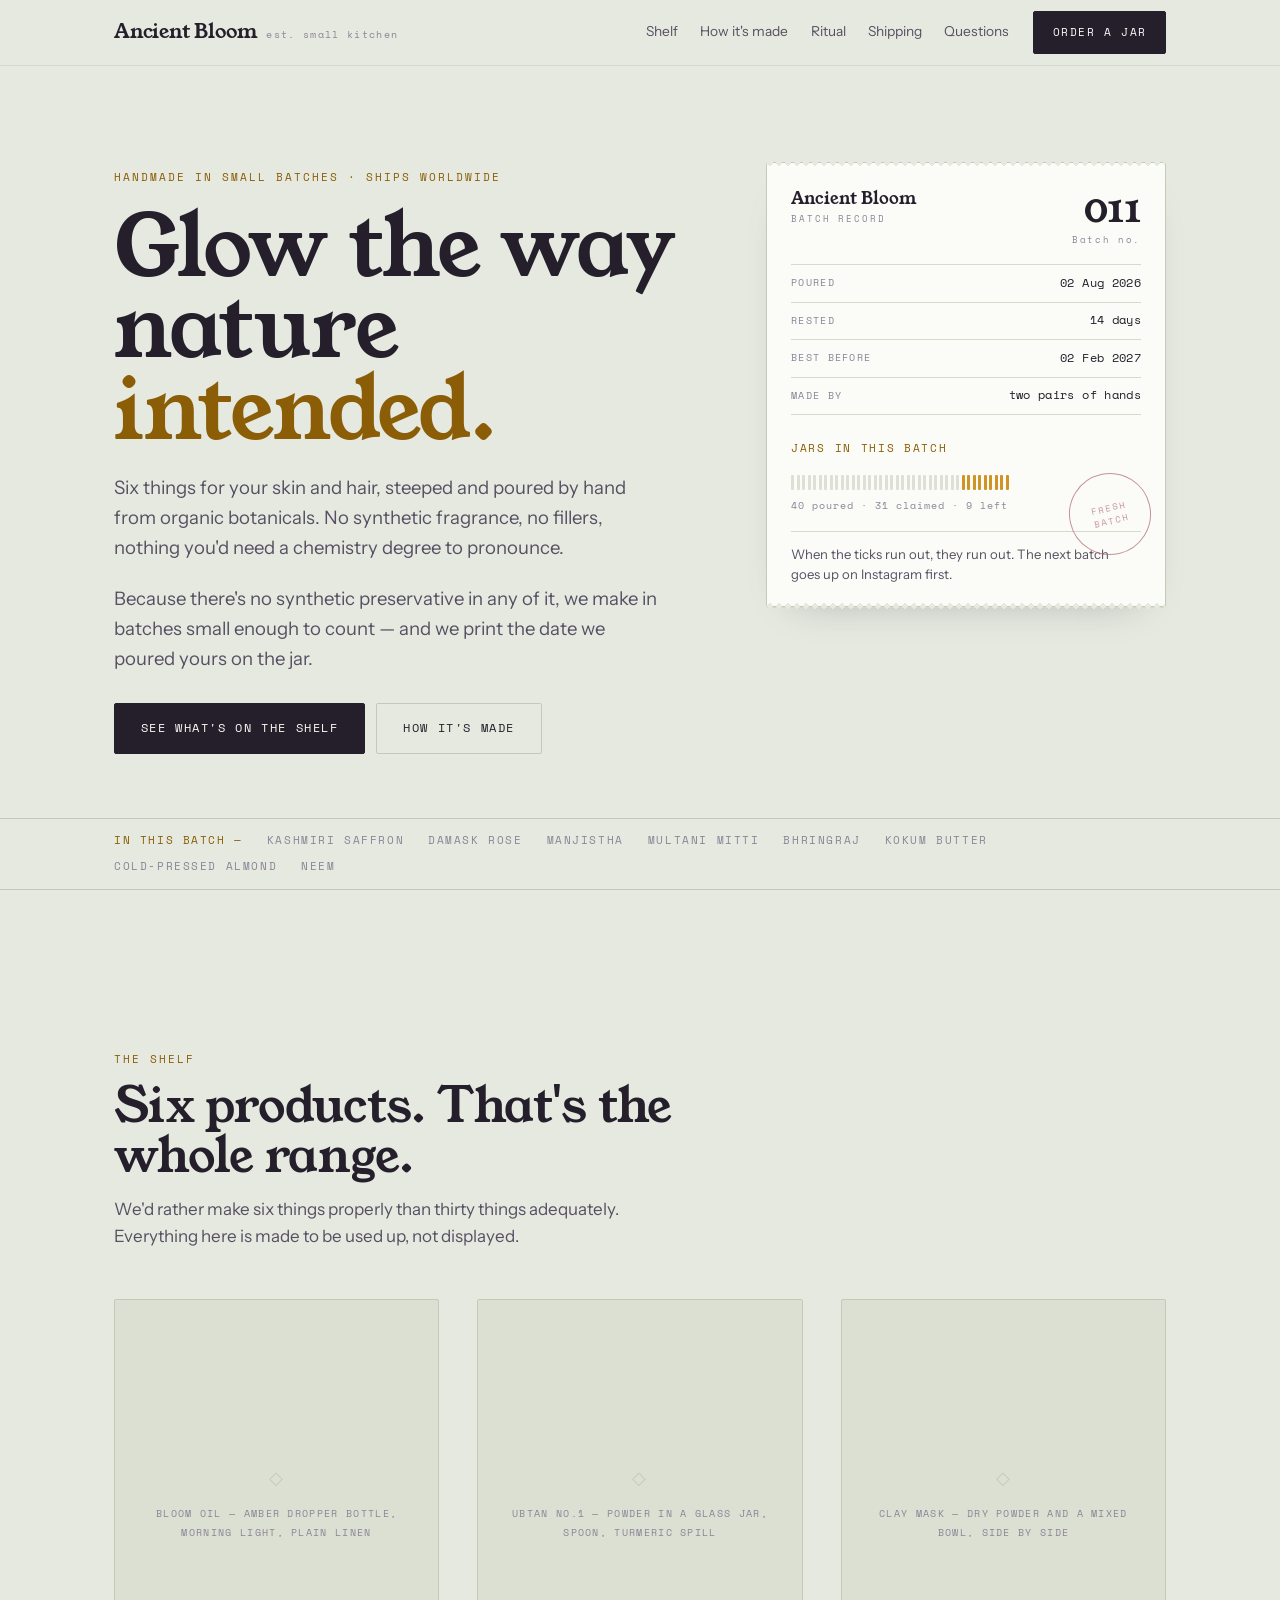
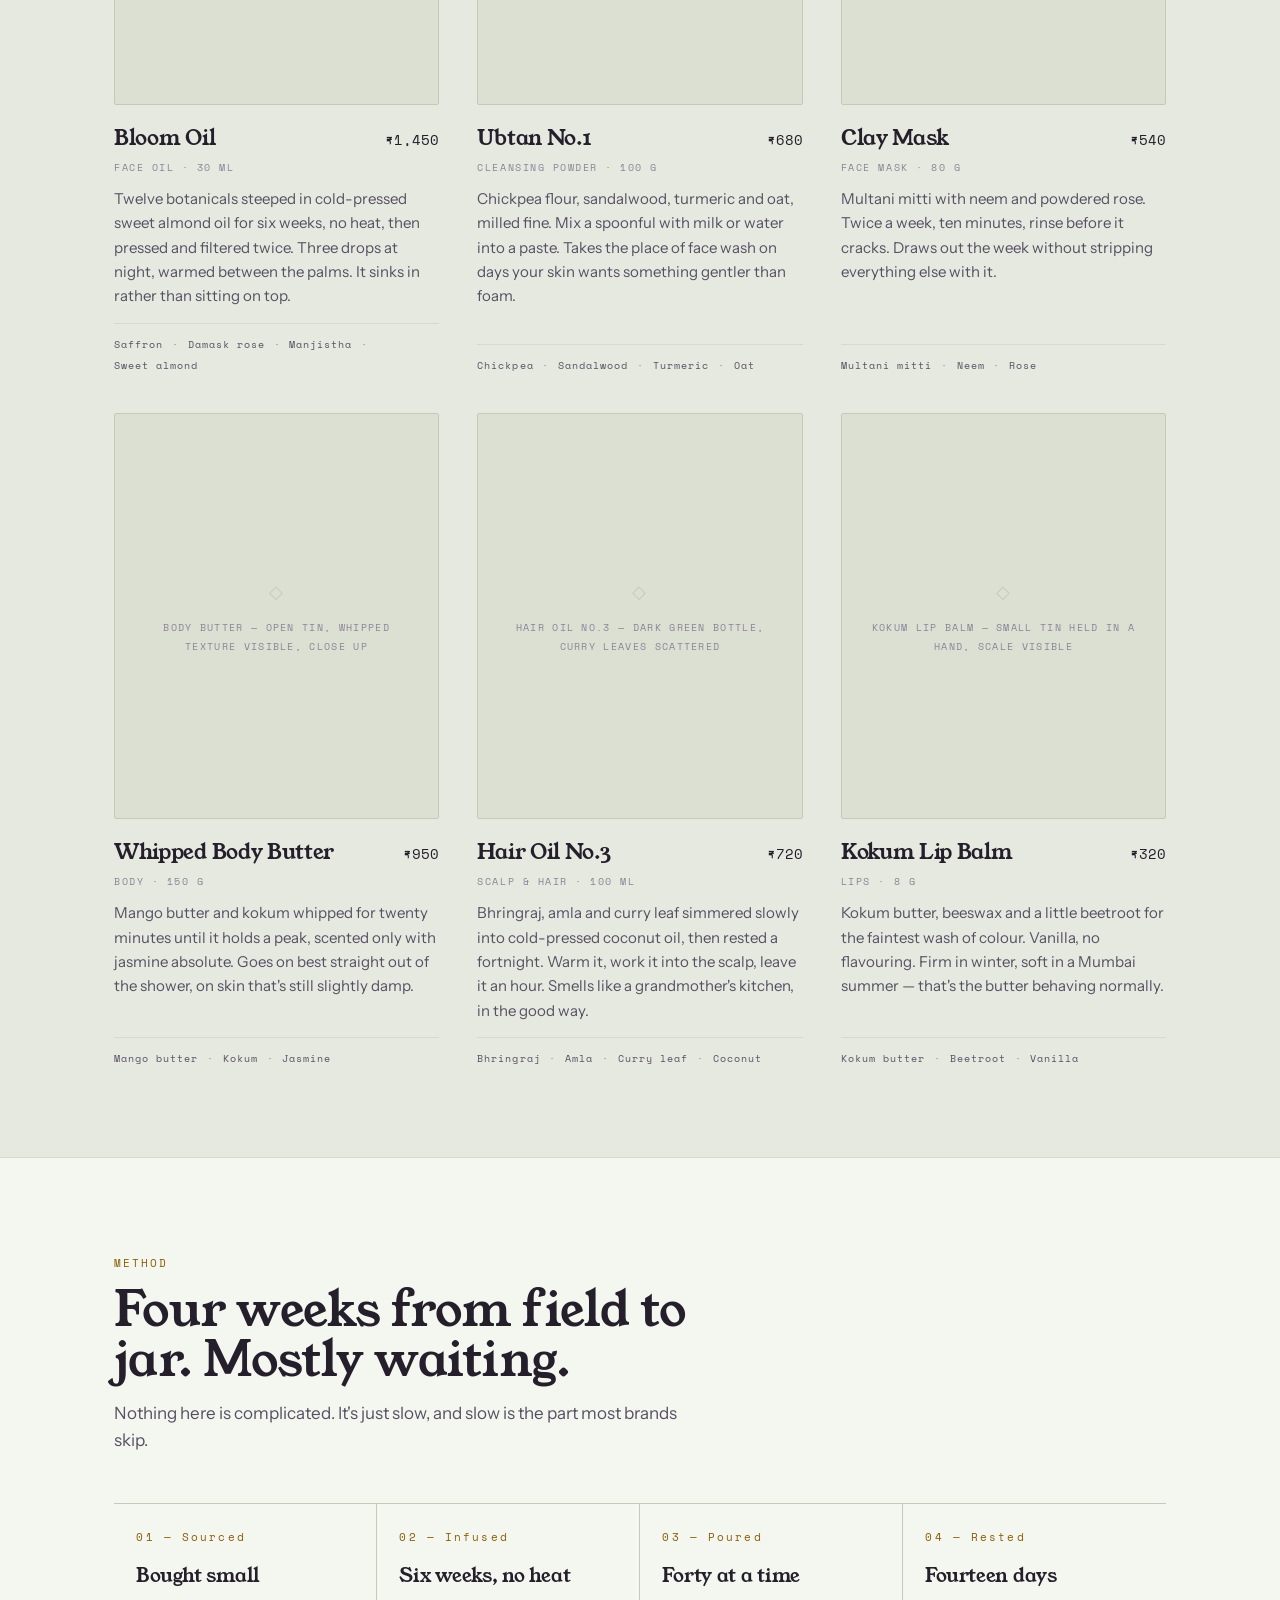
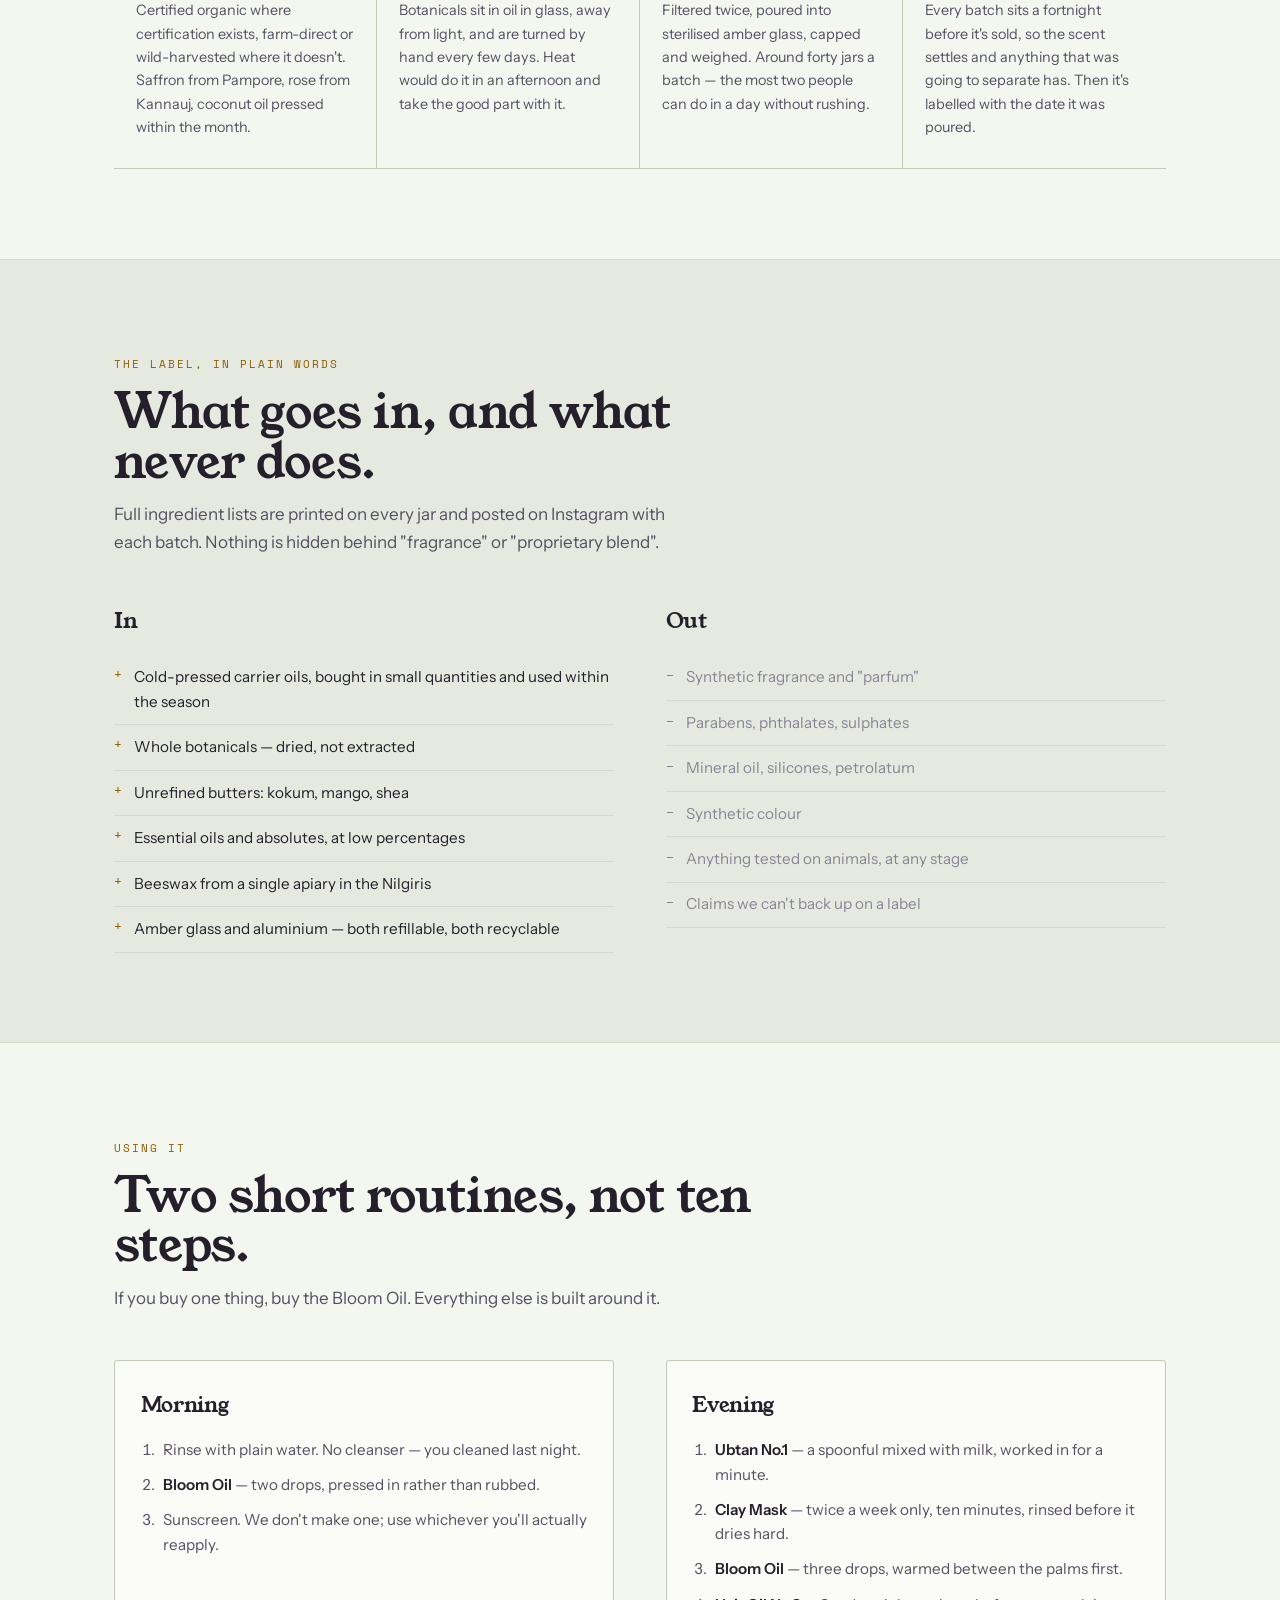
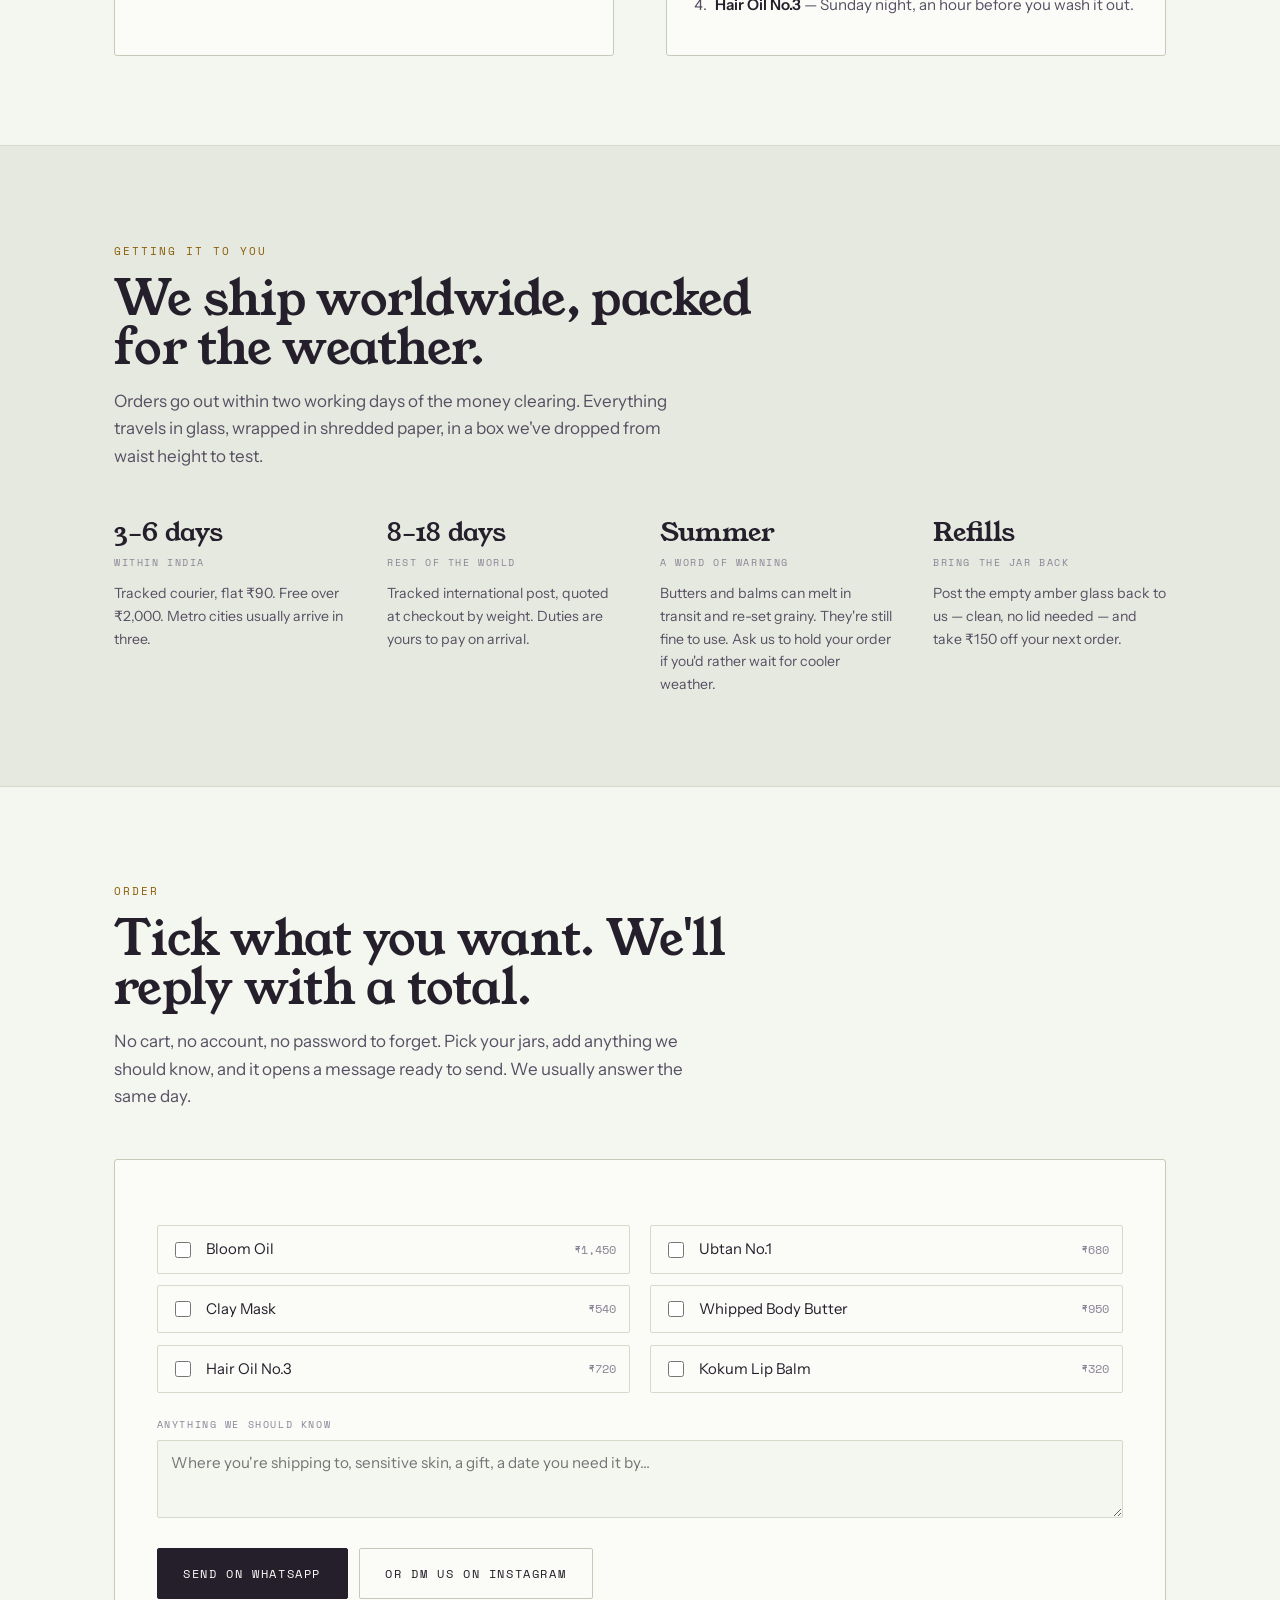
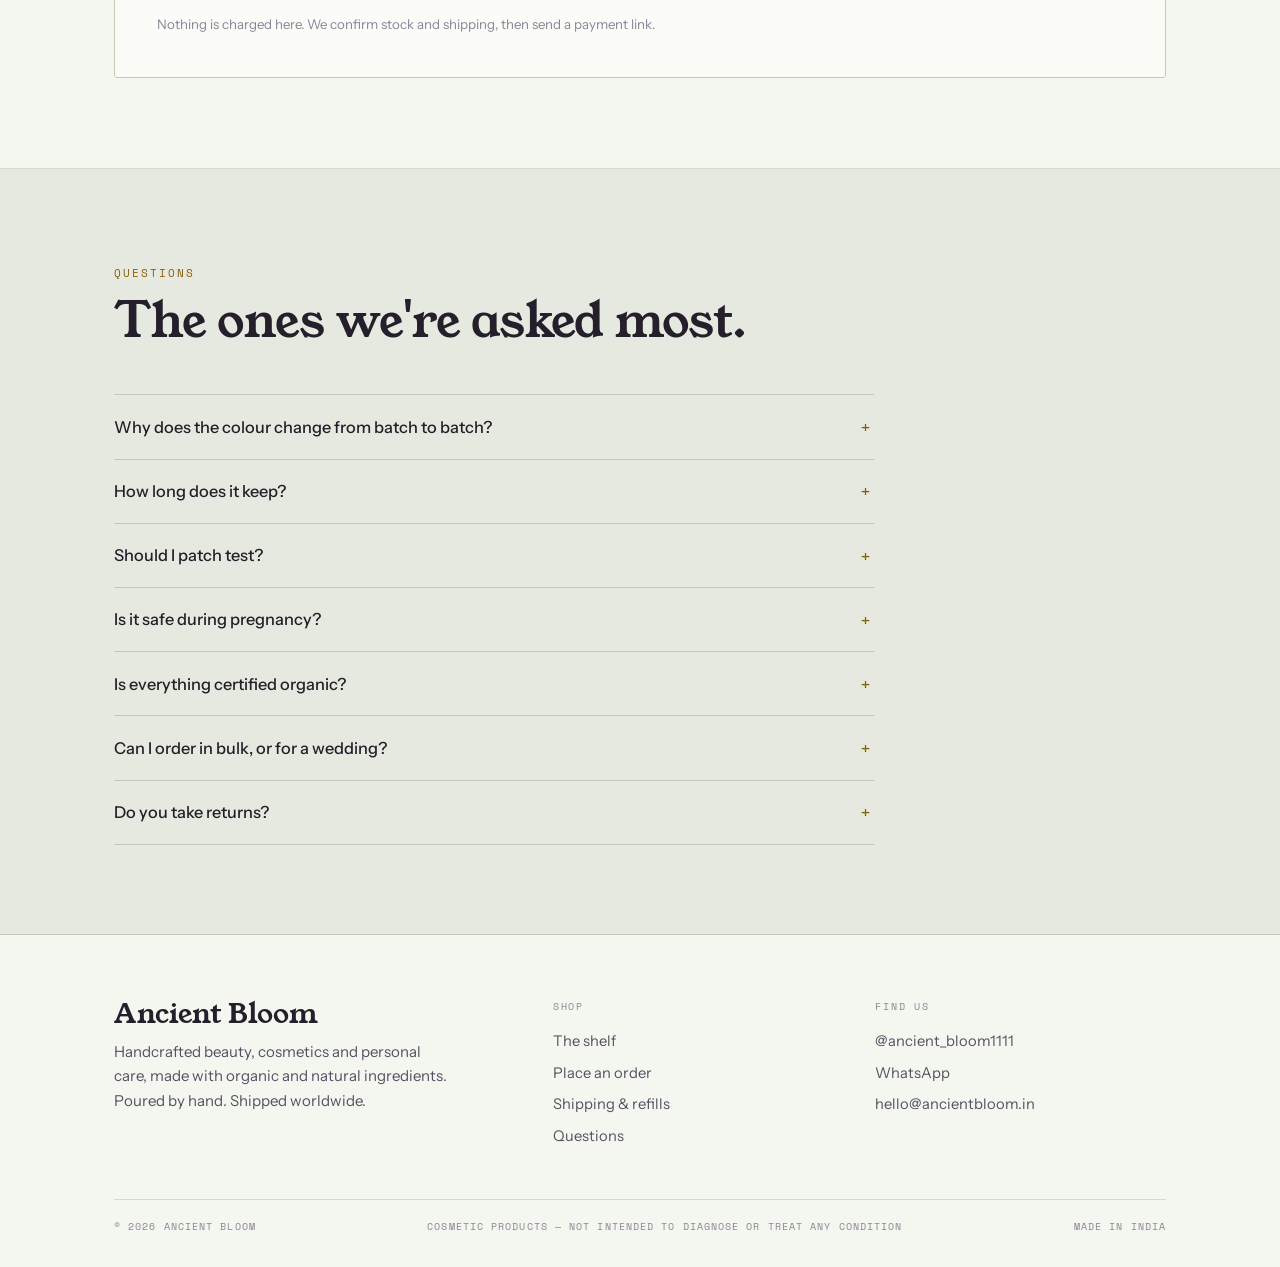
==== index.html @ 6c38ba09 "Add files via upload" ====
<!doctype html>
<html lang="en">
<head>
<meta charset="utf-8">
<meta name="viewport" content="width=device-width, initial-scale=1">
<title>Ancient Bloom — handmade organic skincare, poured in small batches</title>
<meta name="description" content="Handcrafted beauty, cosmetics and personal care made with organic and natural ingredients. Poured by hand in small batches. Ships worldwide.">

<!--
═══════════════════════════════════════════════════════════════════
  EDIT CHECKLIST — everything you need to change is listed here.
  Search the file for the ALL-CAPS tag in brackets.

  [WA]      WhatsApp number — one place, in the <script> at the bottom
  [IG]      Instagram handle / links — footer + header
  [BATCH]   Current batch number, poured date, jar count — in the hero
  [PRICE]   All six prices — in the shelf section
  [PHOTO]   Photo slots. Each one looks like:
                <div class="shot" data-hint="...">
            To add your photo, put the file next to this HTML and write:
                <div class="shot" style="--img:url('rose-oil.jpg')" data-hint="...">
            The grey placeholder disappears on its own once you do.
  [TEXT]    Anything factually wrong — product names, sizes, claims.

  This is one file. Drop it on Netlify, Vercel, GitHub Pages or any
  host, or rename it index.html and upload. Nothing to install.
═══════════════════════════════════════════════════════════════════
-->

<link rel="preconnect" href="https://fonts.googleapis.com">
<link rel="preconnect" href="https://fonts.gstatic.com" crossorigin>
<link href="https://fonts.googleapis.com/css2?family=Young+Serif&family=Instrument+Sans:ital,wght@0,400;0,500;0,600;1,400&family=Space+Mono:wght@400;700&display=swap" rel="stylesheet">

<style>
/* ── tokens ─────────────────────────────────────────────────── */
:root{
  --ground:#E6E9E0;
  --ground-2:#DCE0D3;
  --surface:#F4F6F0;
  --paper:#FBFBF7;
  --ink:#241F2B;
  --ink-2:#57506380;
  --ink-soft:#575063;
  --ink-mute:#8B8497;
  --marigold:#C98A0E;
  --marigold-ink:#8A5D06;
  --marigold-wash:#F1E2BE;
  --rose:#B4707F;
  --line:#C4CAB8;
  --line-soft:#D5DACA;

  --display:'Young Serif',Georgia,serif;
  --body:'Instrument Sans',system-ui,-apple-system,sans-serif;
  --mono:'Space Mono',ui-monospace,monospace;

  --pad:clamp(1.25rem,5vw,4.5rem);
  --gap:clamp(2.5rem,7vw,6rem);
  --maxw:1180px;
}

*,*::before,*::after{box-sizing:border-box}
html{scroll-behavior:smooth}
@media (prefers-reduced-motion:reduce){html{scroll-behavior:auto}}

body{
  margin:0;
  background:var(--ground);
  color:var(--ink);
  font-family:var(--body);
  font-size:1.0625rem;
  line-height:1.62;
  -webkit-font-smoothing:antialiased;
  overflow-x:hidden;
}

h1,h2,h3{font-family:var(--display);font-weight:400;letter-spacing:-.015em;margin:0}
p{margin:0 0 1.1em}
a{color:inherit}

.wrap{max-width:var(--maxw);margin:0 auto;padding-inline:var(--pad)}

.label{
  font-family:var(--mono);font-size:.66rem;text-transform:uppercase;
  letter-spacing:.19em;color:var(--marigold-ink);
}
.rule{height:1px;background:var(--line);border:0;margin:0}

:focus-visible{outline:2px solid var(--marigold-ink);outline-offset:3px;border-radius:2px}

/* ── masthead ───────────────────────────────────────────────── */
.mast{
  position:sticky;top:0;z-index:60;
  background:color-mix(in srgb,var(--ground) 88%,transparent);
  backdrop-filter:blur(10px);
  border-bottom:1px solid var(--line-soft);
}
.mast__in{
  max-width:var(--maxw);margin:0 auto;padding:.7rem var(--pad);
  display:flex;align-items:center;gap:1.5rem;
}
.mark{display:flex;align-items:baseline;gap:.55rem;text-decoration:none;margin-right:auto}
.mark__name{font-family:var(--display);font-size:1.22rem;letter-spacing:-.01em;line-height:1}
.mark__no{font-family:var(--mono);font-size:.6rem;color:var(--ink-mute);letter-spacing:.14em}

.mast__nav{display:flex;gap:1.4rem}
.mast__nav a{
  font-size:.86rem;text-decoration:none;color:var(--ink-soft);
  padding-bottom:2px;border-bottom:1px solid transparent;transition:.18s;
}
.mast__nav a:hover{color:var(--ink);border-bottom-color:var(--marigold)}
@media (max-width:860px){.mast__nav{display:none}}

.btn{
  display:inline-flex;align-items:center;gap:.5rem;
  font-family:var(--mono);font-size:.68rem;text-transform:uppercase;letter-spacing:.14em;
  text-decoration:none;padding:.72rem 1.15rem;border-radius:2px;
  border:1px solid var(--ink);background:var(--ink);color:var(--paper);
  transition:.2s;cursor:pointer;
}
.btn:hover{background:transparent;color:var(--ink)}
.btn--ghost{background:transparent;color:var(--ink);border-color:var(--line)}
.btn--ghost:hover{background:var(--ink);color:var(--paper);border-color:var(--ink)}
.btn--wide{padding:.95rem 1.6rem;font-size:.72rem}

/* ── hero ───────────────────────────────────────────────────── */
.hero{padding:clamp(3rem,8vw,6rem) 0 clamp(2.5rem,6vw,4rem)}
.hero__grid{
  display:grid;grid-template-columns:1.25fr .85fr;
  gap:clamp(2rem,5vw,4.5rem);align-items:start;
}
@media (max-width:940px){.hero__grid{grid-template-columns:1fr}}

.hero h1{
  font-size:clamp(2.8rem,7.6vw,5.4rem);line-height:.94;
  margin:1.1rem 0 1.4rem;max-width:12ch;
}
.hero h1 em{font-style:normal;color:var(--marigold-ink)}
.hero__lede{font-size:clamp(1.02rem,1.5vw,1.16rem);max-width:46ch;color:var(--ink-soft)}
.hero__acts{display:flex;flex-wrap:wrap;gap:.7rem;margin-top:1.8rem}

/* ── SIGNATURE: the batch ledger ────────────────────────────── */
.ledger{
  position:relative;background:var(--paper);
  border:1px solid var(--line);border-radius:3px;
  padding:1.6rem 1.5rem 1.35rem;
  box-shadow:0 1px 0 var(--line-soft),0 18px 40px -30px #241f2b66;
}
.ledger::before,.ledger::after{
  content:"";position:absolute;left:0;right:0;height:6px;
  background-image:radial-gradient(circle at 3px 3px,var(--ground) 2.6px,transparent 2.9px);
  background-size:9px 6px;
}
.ledger::before{top:-3px}
.ledger::after{bottom:-3px}

.ledger__head{display:flex;justify-content:space-between;align-items:flex-start;gap:1rem}
.ledger__brand{font-family:var(--display);font-size:1.05rem;line-height:1.15}
.ledger__brand span{display:block;font-family:var(--mono);font-size:.58rem;
  letter-spacing:.2em;color:var(--ink-mute);text-transform:uppercase;margin-top:.35rem}
.ledger__no{text-align:right;line-height:1}
.ledger__no b{font-family:var(--display);font-size:2.5rem;display:block;font-weight:400}
.ledger__no span{font-family:var(--mono);font-size:.58rem;letter-spacing:.18em;color:var(--ink-mute)}

.ledger__rows{margin:1.15rem 0;border-top:1px solid var(--line-soft)}
.lrow{
  display:flex;justify-content:space-between;gap:1rem;
  padding:.55rem 0;border-bottom:1px solid var(--line-soft);
  font-family:var(--mono);font-size:.73rem;letter-spacing:.03em;
}
.lrow dt{color:var(--ink-mute);text-transform:uppercase;letter-spacing:.13em;font-size:.62rem;align-self:center}
.lrow dd{margin:0;text-align:right}

.tally{display:flex;flex-wrap:wrap;gap:2.5px;margin:.9rem 0 .5rem}
.tally i{width:3px;height:15px;background:var(--marigold);border-radius:1px;opacity:.9}
.tally i.gone{background:var(--line);opacity:.55}
.tally__note{font-family:var(--mono);font-size:.63rem;color:var(--ink-mute);letter-spacing:.1em}

.ledger__foot{
  margin-top:1rem;padding-top:.85rem;border-top:1px solid var(--line-soft);
  font-size:.82rem;color:var(--ink-soft);line-height:1.5;
}
.stamp{
  position:absolute;right:.9rem;bottom:3.2rem;
  width:82px;height:82px;border:1.5px solid var(--rose);border-radius:50%;
  display:grid;place-content:center;text-align:center;
  font-family:var(--mono);font-size:.55rem;letter-spacing:.14em;
  color:var(--rose);text-transform:uppercase;line-height:1.5;
  transform:rotate(-13deg);opacity:.75;
}
@media (max-width:420px){.stamp{display:none}}

/* ── ingredient rail ────────────────────────────────────────── */
.rail{border-top:1px solid var(--line);border-bottom:1px solid var(--line);margin-top:clamp(2.5rem,6vw,4rem)}
.rail__in{
  max-width:var(--maxw);margin:0 auto;padding:.85rem var(--pad);
  display:flex;flex-wrap:wrap;gap:.55rem 1.5rem;align-items:center;
  font-family:var(--mono);font-size:.66rem;text-transform:uppercase;letter-spacing:.15em;
  color:var(--ink-mute);
}
.rail__in b{color:var(--marigold-ink);font-weight:400}

/* ── generic section ────────────────────────────────────────── */
.sec{padding:var(--gap) 0}
.sec--paper{background:var(--surface);border-block:1px solid var(--line-soft)}
.sec__head{max-width:60ch;margin-bottom:clamp(2rem,4vw,3rem)}
.sec__head h2{font-size:clamp(1.95rem,3.8vw,3rem);line-height:1.03;margin:.7rem 0 .9rem}
.sec__head p{color:var(--ink-soft);margin:0;max-width:52ch}

/* ── shelf ──────────────────────────────────────────────────── */
.shelf{display:grid;grid-template-columns:repeat(auto-fill,minmax(295px,1fr));gap:clamp(1.5rem,3vw,2.4rem)}
.item{display:flex;flex-direction:column}
.shot{
  position:relative;aspect-ratio:4/5;background:var(--ground-2);
  background-image:var(--img);background-size:cover;background-position:center;
  border:1px solid var(--line);border-radius:2px;overflow:hidden;
  transition:transform .35s cubic-bezier(.2,.7,.3,1);
}
.item:hover .shot{transform:translateY(-4px)}
.shot__hint{
  position:absolute;inset:0;display:grid;place-content:center;text-align:center;
  padding:1.4rem;font-family:var(--mono);font-size:.63rem;letter-spacing:.13em;
  text-transform:uppercase;color:var(--ink-mute);line-height:1.9;
}
.shot__hint::before{content:"◇";display:block;font-size:1.1rem;margin-bottom:.6rem;color:var(--line)}
.shot[style]{background-color:transparent}
.shot[style] .shot__hint{display:none}

.item__head{display:flex;justify-content:space-between;gap:1rem;align-items:baseline;margin:1.05rem 0 .3rem}
.item__head h3{font-size:1.3rem}
.item__price{font-family:var(--mono);font-size:.85rem;white-space:nowrap}
.item__size{font-family:var(--mono);font-size:.63rem;letter-spacing:.15em;text-transform:uppercase;color:var(--ink-mute)}
.item p{margin:.65rem 0 .9rem;font-size:.94rem;color:var(--ink-soft)}
.item__bot{
  margin-top:auto;padding-top:.8rem;border-top:1px solid var(--line-soft);
  font-family:var(--mono);font-size:.63rem;letter-spacing:.1em;color:var(--ink-mute);
  display:flex;flex-wrap:wrap;gap:.3rem .55rem;
}
.item__bot b{color:var(--ink-soft);font-weight:400}

/* ── method ─────────────────────────────────────────────────── */
.steps{display:grid;grid-template-columns:repeat(auto-fit,minmax(215px,1fr));gap:0;border-top:1px solid var(--line)}
.step{padding:1.6rem 1.4rem 1.8rem;border-bottom:1px solid var(--line);border-right:1px solid var(--line)}
.step:last-child{border-right:0}
@media (max-width:860px){.step{border-right:0}}
.step__no{font-family:var(--mono);font-size:.66rem;letter-spacing:.2em;color:var(--marigold-ink);display:block;margin-bottom:.9rem}
.step h3{font-size:1.18rem;margin-bottom:.5rem}
.step p{font-size:.9rem;color:var(--ink-soft);margin:0}

/* ── in / out ───────────────────────────────────────────────── */
.split{display:grid;grid-template-columns:1fr 1fr;gap:clamp(1.5rem,4vw,3.5rem)}
@media (max-width:720px){.split{grid-template-columns:1fr}}
.col h3{font-size:1.35rem;margin-bottom:1rem}
.col ul{list-style:none;margin:0;padding:0}
.col li{padding:.62rem 0;border-bottom:1px solid var(--line-soft);font-size:.95rem;display:flex;gap:.75rem}
.col li::before{font-family:var(--mono);font-size:.8rem;flex:none}
.col--in li::before{content:"+";color:var(--marigold-ink)}
.col--out li::before{content:"–";color:var(--ink-mute)}
.col--out li{color:var(--ink-mute)}

/* ── ritual ─────────────────────────────────────────────────── */
.ritual{display:grid;grid-template-columns:1fr 1fr;gap:clamp(1.5rem,4vw,3.5rem)}
@media (max-width:720px){.ritual{grid-template-columns:1fr}}
.ritual__card{background:var(--paper);border:1px solid var(--line);border-radius:3px;padding:1.7rem 1.6rem}
.ritual__card h3{font-size:1.3rem;margin-bottom:1rem}
.ritual__card ol{margin:0;padding-left:1.1rem;font-size:.95rem;color:var(--ink-soft)}
.ritual__card li{margin-bottom:.65rem;padding-left:.3rem}
.ritual__card li b{color:var(--ink);font-weight:600}

/* ── ship ───────────────────────────────────────────────────── */
.ship{display:grid;grid-template-columns:repeat(auto-fit,minmax(200px,1fr));gap:1.6rem 2.5rem}
.ship__cell b{font-family:var(--display);font-size:1.65rem;font-weight:400;display:block;line-height:1.1}
.ship__cell span{font-family:var(--mono);font-size:.62rem;letter-spacing:.16em;text-transform:uppercase;color:var(--ink-mute);display:block;margin-top:.45rem}
.ship__cell p{font-size:.88rem;color:var(--ink-soft);margin:.7rem 0 0}

/* ── faq ────────────────────────────────────────────────────── */
.faq{max-width:760px;border-top:1px solid var(--line)}
.faq details{border-bottom:1px solid var(--line)}
.faq summary{
  cursor:pointer;list-style:none;padding:1.15rem 2.2rem 1.15rem 0;
  font-size:1.02rem;position:relative;font-weight:500;
}
.faq summary::-webkit-details-marker{display:none}
.faq summary::after{
  content:"+";position:absolute;right:.2rem;top:1.05rem;
  font-family:var(--mono);color:var(--marigold-ink);font-size:1.1rem;transition:.2s;
}
.faq details[open] summary::after{transform:rotate(45deg)}
.faq p{font-size:.94rem;color:var(--ink-soft);margin:0 0 1.2rem;max-width:62ch;padding-right:1.5rem}

/* ── order ──────────────────────────────────────────────────── */
.order{background:var(--paper);border:1px solid var(--line);border-radius:3px;padding:clamp(1.5rem,4vw,2.6rem)}
.order__grid{display:grid;grid-template-columns:1fr 1fr;gap:.7rem 1.2rem;margin:1.5rem 0}
@media (max-width:640px){.order__grid{grid-template-columns:1fr}}
.pick{display:flex;align-items:center;gap:.75rem;padding:.7rem .85rem;border:1px solid var(--line-soft);border-radius:2px;cursor:pointer;transition:.16s;font-size:.93rem}
.pick:hover{border-color:var(--marigold)}
.pick input{accent-color:var(--marigold-ink);width:16px;height:16px;flex:none}
.pick span{flex:1}
.pick em{font-family:var(--mono);font-style:normal;font-size:.75rem;color:var(--ink-mute)}
.pick:has(input:checked){border-color:var(--ink);background:var(--surface)}
.order label.fl{display:block;font-family:var(--mono);font-size:.62rem;letter-spacing:.16em;text-transform:uppercase;color:var(--ink-mute);margin-bottom:.4rem}
.order textarea{
  width:100%;font-family:var(--body);font-size:.95rem;padding:.75rem .85rem;
  border:1px solid var(--line-soft);border-radius:2px;background:var(--surface);
  color:var(--ink);resize:vertical;min-height:78px;
}
.order__acts{display:flex;flex-wrap:wrap;gap:.7rem;margin-top:1.4rem;align-items:center}
.order__note{font-size:.83rem;color:var(--ink-mute);margin:.9rem 0 0}

/* ── footer ─────────────────────────────────────────────────── */
.foot{border-top:1px solid var(--line);padding:clamp(2.5rem,5vw,4rem) 0 2rem;background:var(--surface)}
.foot__grid{display:grid;grid-template-columns:1.4fr 1fr 1fr;gap:2rem}
@media (max-width:720px){.foot__grid{grid-template-columns:1fr 1fr}.foot__grid>:first-child{grid-column:1/-1}}
.foot h4{font-family:var(--mono);font-size:.62rem;letter-spacing:.18em;text-transform:uppercase;color:var(--ink-mute);margin:0 0 .9rem;font-weight:400}
.foot ul{list-style:none;margin:0;padding:0;font-size:.92rem}
.foot li{margin-bottom:.5rem}
.foot a{text-decoration:none;color:var(--ink-soft);border-bottom:1px solid transparent}
.foot a:hover{color:var(--ink);border-bottom-color:var(--marigold)}
.foot__brand{font-family:var(--display);font-size:1.75rem;line-height:1.05;margin-bottom:.7rem}
.foot__fine{
  margin-top:2.6rem;padding-top:1.2rem;border-top:1px solid var(--line-soft);
  display:flex;flex-wrap:wrap;gap:.5rem 1.5rem;justify-content:space-between;
  font-family:var(--mono);font-size:.62rem;letter-spacing:.11em;color:var(--ink-mute);text-transform:uppercase;
}

/* ── reveal ─────────────────────────────────────────────────── */
.rv{opacity:0;transform:translateY(14px);transition:opacity .7s ease,transform .7s cubic-bezier(.2,.7,.3,1)}
.rv.in{opacity:1;transform:none}
@media (prefers-reduced-motion:reduce){.rv{opacity:1;transform:none;transition:none}}
</style>
</head>

<body>

<header class="mast">
  <div class="mast__in">
    <a class="mark" href="#top">
      <span class="mark__name">Ancient Bloom</span>
      <span class="mark__no">est. small kitchen</span>
    </a>
    <nav class="mast__nav">
      <a href="#shelf">Shelf</a>
      <a href="#made">How it's made</a>
      <a href="#ritual">Ritual</a>
      <a href="#ship">Shipping</a>
      <a href="#faq">Questions</a>
    </nav>
    <a class="btn" href="#order">Order a jar</a>
  </div>
</header>

<main id="top">

<!-- ══ HERO ══════════════════════════════════════════════════ -->
<section class="hero">
  <div class="wrap hero__grid">

    <div class="rv">
      <span class="label">Handmade in small batches · Ships worldwide</span>
      <h1>Glow the way nature <em>intended.</em></h1>
      <p class="hero__lede">Six things for your skin and hair, steeped and poured by hand from organic botanicals. No synthetic fragrance, no fillers, nothing you'd need a chemistry degree to pronounce.</p>
      <p class="hero__lede">Because there's no synthetic preservative in any of it, we make in batches small enough to count — and we print the date we poured yours on the jar.</p>
      <div class="hero__acts">
        <a class="btn btn--wide" href="#shelf">See what's on the shelf</a>
        <a class="btn btn--ghost btn--wide" href="#made">How it's made</a>
      </div>
    </div>

    <!-- [BATCH] — update the four numbers below when you pour a new batch -->
    <aside class="ledger rv" aria-label="Current batch details">
      <div class="ledger__head">
        <div class="ledger__brand">Ancient Bloom<span>Batch record</span></div>
        <div class="ledger__no"><b>011</b><span>Batch no.</span></div>
      </div>

      <dl class="ledger__rows">
        <div class="lrow"><dt>Poured</dt><dd>02 Aug 2026</dd></div>
        <div class="lrow"><dt>Rested</dt><dd>14 days</dd></div>
        <div class="lrow"><dt>Best before</dt><dd>02 Feb 2027</dd></div>
        <div class="lrow"><dt>Made by</dt><dd>two pairs of hands</dd></div>
      </dl>

      <span class="label" style="letter-spacing:.16em">Jars in this batch</span>
      <div class="tally" id="tally" aria-hidden="true"></div>
      <p class="tally__note" id="tallyNote">40 poured · 31 claimed · 9 left</p>

      <div class="stamp">Fresh<br>batch</div>

      <p class="ledger__foot" style="margin-bottom:0">When the ticks run out, they run out. The next batch goes up on Instagram first.</p>
    </aside>

  </div>

  <div class="rail">
    <div class="rail__in">
      <b>In this batch —</b>
      <span>Kashmiri saffron</span><span>Damask rose</span><span>Manjistha</span>
      <span>Multani mitti</span><span>Bhringraj</span><span>Kokum butter</span>
      <span>Cold-pressed almond</span><span>Neem</span>
    </div>
  </div>
</section>

<!-- ══ SHELF ═════════════════════════════════════════════════ -->
<section class="sec" id="shelf">
  <div class="wrap">
    <div class="sec__head rv">
      <span class="label">The shelf</span>
      <h2>Six products. That's the whole range.</h2>
      <p>We'd rather make six things properly than thirty things adequately. Everything here is made to be used up, not displayed.</p>
    </div>

    <div class="shelf">

      <!-- [PHOTO] [PRICE] [TEXT] -->
      <article class="item rv">
        <div class="shot" data-hint="Bloom Oil — amber dropper bottle, morning light, plain linen"><span class="shot__hint" data-slot></span></div>
        <div class="item__head"><h3>Bloom Oil</h3><span class="item__price">₹1,450</span></div>
        <span class="item__size">Face oil · 30 ml</span>
        <p>Twelve botanicals steeped in cold-pressed sweet almond oil for six weeks, no heat, then pressed and filtered twice. Three drops at night, warmed between the palms. It sinks in rather than sitting on top.</p>
        <div class="item__bot"><b>Saffron</b><span>·</span><b>Damask rose</b><span>·</span><b>Manjistha</b><span>·</span><b>Sweet almond</b></div>
      </article>

      <article class="item rv">
        <div class="shot" data-hint="Ubtan No.1 — powder in a glass jar, spoon, turmeric spill"><span class="shot__hint" data-slot></span></div>
        <div class="item__head"><h3>Ubtan No.1</h3><span class="item__price">₹680</span></div>
        <span class="item__size">Cleansing powder · 100 g</span>
        <p>Chickpea flour, sandalwood, turmeric and oat, milled fine. Mix a spoonful with milk or water into a paste. Takes the place of face wash on days your skin wants something gentler than foam.</p>
        <div class="item__bot"><b>Chickpea</b><span>·</span><b>Sandalwood</b><span>·</span><b>Turmeric</b><span>·</span><b>Oat</b></div>
      </article>

      <article class="item rv">
        <div class="shot" data-hint="Clay Mask — dry powder and a mixed bowl, side by side"><span class="shot__hint" data-slot></span></div>
        <div class="item__head"><h3>Clay Mask</h3><span class="item__price">₹540</span></div>
        <span class="item__size">Face mask · 80 g</span>
        <p>Multani mitti with neem and powdered rose. Twice a week, ten minutes, rinse before it cracks. Draws out the week without stripping everything else with it.</p>
        <div class="item__bot"><b>Multani mitti</b><span>·</span><b>Neem</b><span>·</span><b>Rose</b></div>
      </article>

      <article class="item rv">
        <div class="shot" data-hint="Body Butter — open tin, whipped texture visible, close up"><span class="shot__hint" data-slot></span></div>
        <div class="item__head"><h3>Whipped Body Butter</h3><span class="item__price">₹950</span></div>
        <span class="item__size">Body · 150 g</span>
        <p>Mango butter and kokum whipped for twenty minutes until it holds a peak, scented only with jasmine absolute. Goes on best straight out of the shower, on skin that's still slightly damp.</p>
        <div class="item__bot"><b>Mango butter</b><span>·</span><b>Kokum</b><span>·</span><b>Jasmine</b></div>
      </article>

      <article class="item rv">
        <div class="shot" data-hint="Hair Oil No.3 — dark green bottle, curry leaves scattered"><span class="shot__hint" data-slot></span></div>
        <div class="item__head"><h3>Hair Oil No.3</h3><span class="item__price">₹720</span></div>
        <span class="item__size">Scalp &amp; hair · 100 ml</span>
        <p>Bhringraj, amla and curry leaf simmered slowly into cold-pressed coconut oil, then rested a fortnight. Warm it, work it into the scalp, leave it an hour. Smells like a grandmother's kitchen, in the good way.</p>
        <div class="item__bot"><b>Bhringraj</b><span>·</span><b>Amla</b><span>·</span><b>Curry leaf</b><span>·</span><b>Coconut</b></div>
      </article>

      <article class="item rv">
        <div class="shot" data-hint="Kokum Lip Balm — small tin held in a hand, scale visible"><span class="shot__hint" data-slot></span></div>
        <div class="item__head"><h3>Kokum Lip Balm</h3><span class="item__price">₹320</span></div>
        <span class="item__size">Lips · 8 g</span>
        <p>Kokum butter, beeswax and a little beetroot for the faintest wash of colour. Vanilla, no flavouring. Firm in winter, soft in a Mumbai summer — that's the butter behaving normally.</p>
        <div class="item__bot"><b>Kokum butter</b><span>·</span><b>Beetroot</b><span>·</span><b>Vanilla</b></div>
      </article>

    </div>
  </div>
</section>

<!-- ══ HOW IT'S MADE ═════════════════════════════════════════ -->
<section class="sec sec--paper" id="made">
  <div class="wrap">
    <div class="sec__head rv">
      <span class="label">Method</span>
      <h2>Four weeks from field to jar. Mostly waiting.</h2>
      <p>Nothing here is complicated. It's just slow, and slow is the part most brands skip.</p>
    </div>

    <div class="steps rv">
      <div class="step">
        <span class="step__no">01 — Sourced</span>
        <h3>Bought small</h3>
        <p>Certified organic where certification exists, farm-direct or wild-harvested where it doesn't. Saffron from Pampore, rose from Kannauj, coconut oil pressed within the month.</p>
      </div>
      <div class="step">
        <span class="step__no">02 — Infused</span>
        <h3>Six weeks, no heat</h3>
        <p>Botanicals sit in oil in glass, away from light, and are turned by hand every few days. Heat would do it in an afternoon and take the good part with it.</p>
      </div>
      <div class="step">
        <span class="step__no">03 — Poured</span>
        <h3>Forty at a time</h3>
        <p>Filtered twice, poured into sterilised amber glass, capped and weighed. Around forty jars a batch — the most two people can do in a day without rushing.</p>
      </div>
      <div class="step">
        <span class="step__no">04 — Rested</span>
        <h3>Fourteen days</h3>
        <p>Every batch sits a fortnight before it's sold, so the scent settles and anything that was going to separate has. Then it's labelled with the date it was poured.</p>
      </div>
    </div>
  </div>
</section>

<!-- ══ IN / OUT ══════════════════════════════════════════════ -->
<section class="sec">
  <div class="wrap">
    <div class="sec__head rv">
      <span class="label">The label, in plain words</span>
      <h2>What goes in, and what never does.</h2>
      <p>Full ingredient lists are printed on every jar and posted on Instagram with each batch. Nothing is hidden behind "fragrance" or "proprietary blend".</p>
    </div>

    <div class="split rv">
      <div class="col col--in">
        <h3>In</h3>
        <ul>
          <li>Cold-pressed carrier oils, bought in small quantities and used within the season</li>
          <li>Whole botanicals — dried, not extracted</li>
          <li>Unrefined butters: kokum, mango, shea</li>
          <li>Essential oils and absolutes, at low percentages</li>
          <li>Beeswax from a single apiary in the Nilgiris</li>
          <li>Amber glass and aluminium — both refillable, both recyclable</li>
        </ul>
      </div>
      <div class="col col--out">
        <h3>Out</h3>
        <ul>
          <li>Synthetic fragrance and "parfum"</li>
          <li>Parabens, phthalates, sulphates</li>
          <li>Mineral oil, silicones, petrolatum</li>
          <li>Synthetic colour</li>
          <li>Anything tested on animals, at any stage</li>
          <li>Claims we can't back up on a label</li>
        </ul>
      </div>
    </div>
  </div>
</section>

<!-- ══ RITUAL ════════════════════════════════════════════════ -->
<section class="sec sec--paper" id="ritual">
  <div class="wrap">
    <div class="sec__head rv">
      <span class="label">Using it</span>
      <h2>Two short routines, not ten steps.</h2>
      <p>If you buy one thing, buy the Bloom Oil. Everything else is built around it.</p>
    </div>

    <div class="ritual rv">
      <div class="ritual__card">
        <h3>Morning</h3>
        <ol>
          <li>Rinse with plain water. No cleanser — you cleaned last night.</li>
          <li><b>Bloom Oil</b> — two drops, pressed in rather than rubbed.</li>
          <li>Sunscreen. We don't make one; use whichever you'll actually reapply.</li>
        </ol>
      </div>
      <div class="ritual__card">
        <h3>Evening</h3>
        <ol>
          <li><b>Ubtan No.1</b> — a spoonful mixed with milk, worked in for a minute.</li>
          <li><b>Clay Mask</b> — twice a week only, ten minutes, rinsed before it dries hard.</li>
          <li><b>Bloom Oil</b> — three drops, warmed between the palms first.</li>
          <li><b>Hair Oil No.3</b> — Sunday night, an hour before you wash it out.</li>
        </ol>
      </div>
    </div>
  </div>
</section>

<!-- ══ SHIPPING ══════════════════════════════════════════════ -->
<section class="sec" id="ship">
  <div class="wrap">
    <div class="sec__head rv">
      <span class="label">Getting it to you</span>
      <h2>We ship worldwide, packed for the weather.</h2>
      <p>Orders go out within two working days of the money clearing. Everything travels in glass, wrapped in shredded paper, in a box we've dropped from waist height to test.</p>
    </div>

    <div class="ship rv">
      <div class="ship__cell">
        <b>3–6 days</b><span>Within India</span>
        <p>Tracked courier, flat ₹90. Free over ₹2,000. Metro cities usually arrive in three.</p>
      </div>
      <div class="ship__cell">
        <b>8–18 days</b><span>Rest of the world</span>
        <p>Tracked international post, quoted at checkout by weight. Duties are yours to pay on arrival.</p>
      </div>
      <div class="ship__cell">
        <b>Summer</b><span>A word of warning</span>
        <p>Butters and balms can melt in transit and re-set grainy. They're still fine to use. Ask us to hold your order if you'd rather wait for cooler weather.</p>
      </div>
      <div class="ship__cell">
        <b>Refills</b><span>Bring the jar back</span>
        <p>Post the empty amber glass back to us — clean, no lid needed — and take ₹150 off your next order.</p>
      </div>
    </div>
  </div>
</section>

<!-- ══ ORDER ═════════════════════════════════════════════════ -->
<section class="sec sec--paper" id="order">
  <div class="wrap">
    <div class="sec__head rv">
      <span class="label">Order</span>
      <h2>Tick what you want. We'll reply with a total.</h2>
      <p>No cart, no account, no password to forget. Pick your jars, add anything we should know, and it opens a message ready to send. We usually answer the same day.</p>
    </div>

    <div class="order rv">
      <div class="order__grid" id="picks">
        <label class="pick"><input type="checkbox" value="Bloom Oil (30 ml)"><span>Bloom Oil</span><em>₹1,450</em></label>
        <label class="pick"><input type="checkbox" value="Ubtan No.1 (100 g)"><span>Ubtan No.1</span><em>₹680</em></label>
        <label class="pick"><input type="checkbox" value="Clay Mask (80 g)"><span>Clay Mask</span><em>₹540</em></label>
        <label class="pick"><input type="checkbox" value="Whipped Body Butter (150 g)"><span>Whipped Body Butter</span><em>₹950</em></label>
        <label class="pick"><input type="checkbox" value="Hair Oil No.3 (100 ml)"><span>Hair Oil No.3</span><em>₹720</em></label>
        <label class="pick"><input type="checkbox" value="Kokum Lip Balm (8 g)"><span>Kokum Lip Balm</span><em>₹320</em></label>
      </div>

      <label class="fl" for="note">Anything we should know</label>
      <textarea id="note" placeholder="Where you're shipping to, sensitive skin, a gift, a date you need it by…"></textarea>

      <div class="order__acts">
        <a class="btn btn--wide" id="waBtn" href="#" rel="noopener">Send on WhatsApp</a>
        <!-- [IG] -->
        <a class="btn btn--ghost btn--wide" href="https://www.instagram.com/ancient_bloom1111/" target="_blank" rel="noopener">Or DM us on Instagram</a>
      </div>
      <p class="order__note" id="orderNote">Nothing is charged here. We confirm stock and shipping, then send a payment link.</p>
    </div>
  </div>
</section>

<!-- ══ FAQ ═══════════════════════════════════════════════════ -->
<section class="sec" id="faq">
  <div class="wrap">
    <div class="sec__head rv">
      <span class="label">Questions</span>
      <h2>The ones we're asked most.</h2>
    </div>

    <div class="faq rv">
      <details>
        <summary>Why does the colour change from batch to batch?</summary>
        <p>Because the plants do. Turmeric grown in a wet year is paler; rose petals dried in March are deeper than the ones dried in July. We don't correct for it with colourant, so the jar you get in October won't exactly match the one from April. The formula is identical.</p>
      </details>
      <details>
        <summary>How long does it keep?</summary>
        <p>Six months from the pour date printed on the base, kept out of direct sun with the lid on. The oils and balms will go past that quite happily; the ubtan and clay mask are dry, so they last longest. If anything ever smells sharp or off, stop using it and tell us — we'll replace it.</p>
      </details>
      <details>
        <summary>Should I patch test?</summary>
        <p>Yes, always, with any new product. A little on the inside of your forearm, left alone for a day. Natural doesn't mean non-reactive — plenty of people react to sandalwood, nut oils or citrus. Full ingredient lists are on every jar so you can check before you buy.</p>
      </details>
      <details>
        <summary>Is it safe during pregnancy?</summary>
        <p>Some of the botanicals we use aren't generally recommended in pregnancy, and it depends on the product. Message us with what you're looking at and we'll send you the full ingredient list — then run it past your doctor or midwife rather than us. We're not qualified to make that call for you.</p>
      </details>
      <details>
        <summary>Is everything certified organic?</summary>
        <p>Not all of it, and we'd rather say so. Where a certified organic supplier exists at a scale we can buy from, we use them. Where they don't — some of the wild-harvested herbs, the beeswax — we buy direct from growers we've visited. "Organic and natural" on our label means that, not a certificate we've bought.</p>
      </details>
      <details>
        <summary>Can I order in bulk, or for a wedding?</summary>
        <p>Yes. Favours, hampers and corporate gifting are a good chunk of what we do. Give us four weeks' notice — a batch takes that long — and tell us the quantity and budget. We can do custom labels and unscented versions.</p>
      </details>
      <details>
        <summary>Do you take returns?</summary>
        <p>On unopened jars, within seven days, yes — you pay return postage. Once a jar's been opened we can't resell it, so we don't take it back. If something arrived broken or wrong, send us a photo and we'll fix it, no argument.</p>
      </details>
    </div>
  </div>
</section>

</main>

<!-- ══ FOOTER ════════════════════════════════════════════════ -->
<footer class="foot">
  <div class="wrap">
    <div class="foot__grid">
      <div>
        <div class="foot__brand">Ancient Bloom</div>
        <p style="color:var(--ink-soft);font-size:.94rem;max-width:34ch">Handcrafted beauty, cosmetics and personal care, made with organic and natural ingredients. Poured by hand. Shipped worldwide.</p>
      </div>
      <div>
        <h4>Shop</h4>
        <ul>
          <li><a href="#shelf">The shelf</a></li>
          <li><a href="#order">Place an order</a></li>
          <li><a href="#ship">Shipping &amp; refills</a></li>
          <li><a href="#faq">Questions</a></li>
        </ul>
      </div>
      <div>
        <h4>Find us</h4>
        <!-- [IG] [WA] — update these two links -->
        <ul>
          <li><a href="https://www.instagram.com/ancient_bloom1111/" target="_blank" rel="noopener">@ancient_bloom1111</a></li>
          <li><a href="#order">WhatsApp</a></li>
          <li><a href="mailto:hello@ancientbloom.in">hello@ancientbloom.in</a></li>
        </ul>
      </div>
    </div>

    <div class="foot__fine">
      <span>© <span id="yr">2026</span> Ancient Bloom</span>
      <span>Cosmetic products — not intended to diagnose or treat any condition</span>
      <span>Made in India</span>
    </div>
  </div>
</footer>

<script>
/* ═══ [WA] YOUR WHATSAPP NUMBER — country code, no +, no spaces ═══ */
const WHATSAPP = "919999999999";

/* ═══ [BATCH] batch stock — poured / claimed ═══ */
const POURED = 40, CLAIMED = 31;

/* tally marks in the ledger */
(function(){
  const t = document.getElementById('tally');
  if(!t) return;
  for(let i=0;i<POURED;i++){
    const tick = document.createElement('i');
    if(i < CLAIMED) tick.className = 'gone';
    t.appendChild(tick);
  }
  const left = POURED - CLAIMED;
  document.getElementById('tallyNote').textContent =
    POURED + " poured · " + CLAIMED + " claimed · " + left + " left";
})();

/* order composer → WhatsApp */
(function(){
  const btn = document.getElementById('waBtn');
  const note = document.getElementById('note');
  const msg = document.getElementById('orderNote');
  if(!btn) return;

  function build(){
    const picked = [...document.querySelectorAll('#picks input:checked')].map(i=>i.value);
    let text = "Hello Ancient Bloom — I'd like to order:\n";
    text += picked.length ? picked.map(p=>"• "+p).join("\n") : "(still deciding — could you help?)";
    if(note.value.trim()) text += "\n\nNotes: " + note.value.trim();
    btn.href = "https://wa.me/" + WHATSAPP + "?text=" + encodeURIComponent(text);
    msg.textContent = picked.length
      ? picked.length + (picked.length===1?" jar":" jars") + " selected. Nothing is charged here — we confirm stock and shipping, then send a payment link."
      : "Nothing is charged here. We confirm stock and shipping, then send a payment link.";
  }

  document.getElementById('picks').addEventListener('change', build);
  note.addEventListener('input', build);
  build();
})();

/* photo slot hints */
document.querySelectorAll('.shot').forEach(s=>{
  const hint = s.querySelector('[data-slot]');
  if(hint) hint.textContent = s.dataset.hint || 'Photo';
});

/* scroll reveal */
(function(){
  const items = document.querySelectorAll('.rv');
  if(!('IntersectionObserver' in window) ||
     window.matchMedia('(prefers-reduced-motion: reduce)').matches){
    items.forEach(el=>el.classList.add('in')); return;
  }
  const io = new IntersectionObserver((entries)=>{
    entries.forEach(e=>{ if(e.isIntersecting){ e.target.classList.add('in'); io.unobserve(e.target);} });
  },{rootMargin:'0px 0px -8% 0px', threshold:.08});
  items.forEach(el=>io.observe(el));
})();

document.getElementById('yr').textContent = new Date().getFullYear();
</script>

</body>
</html>
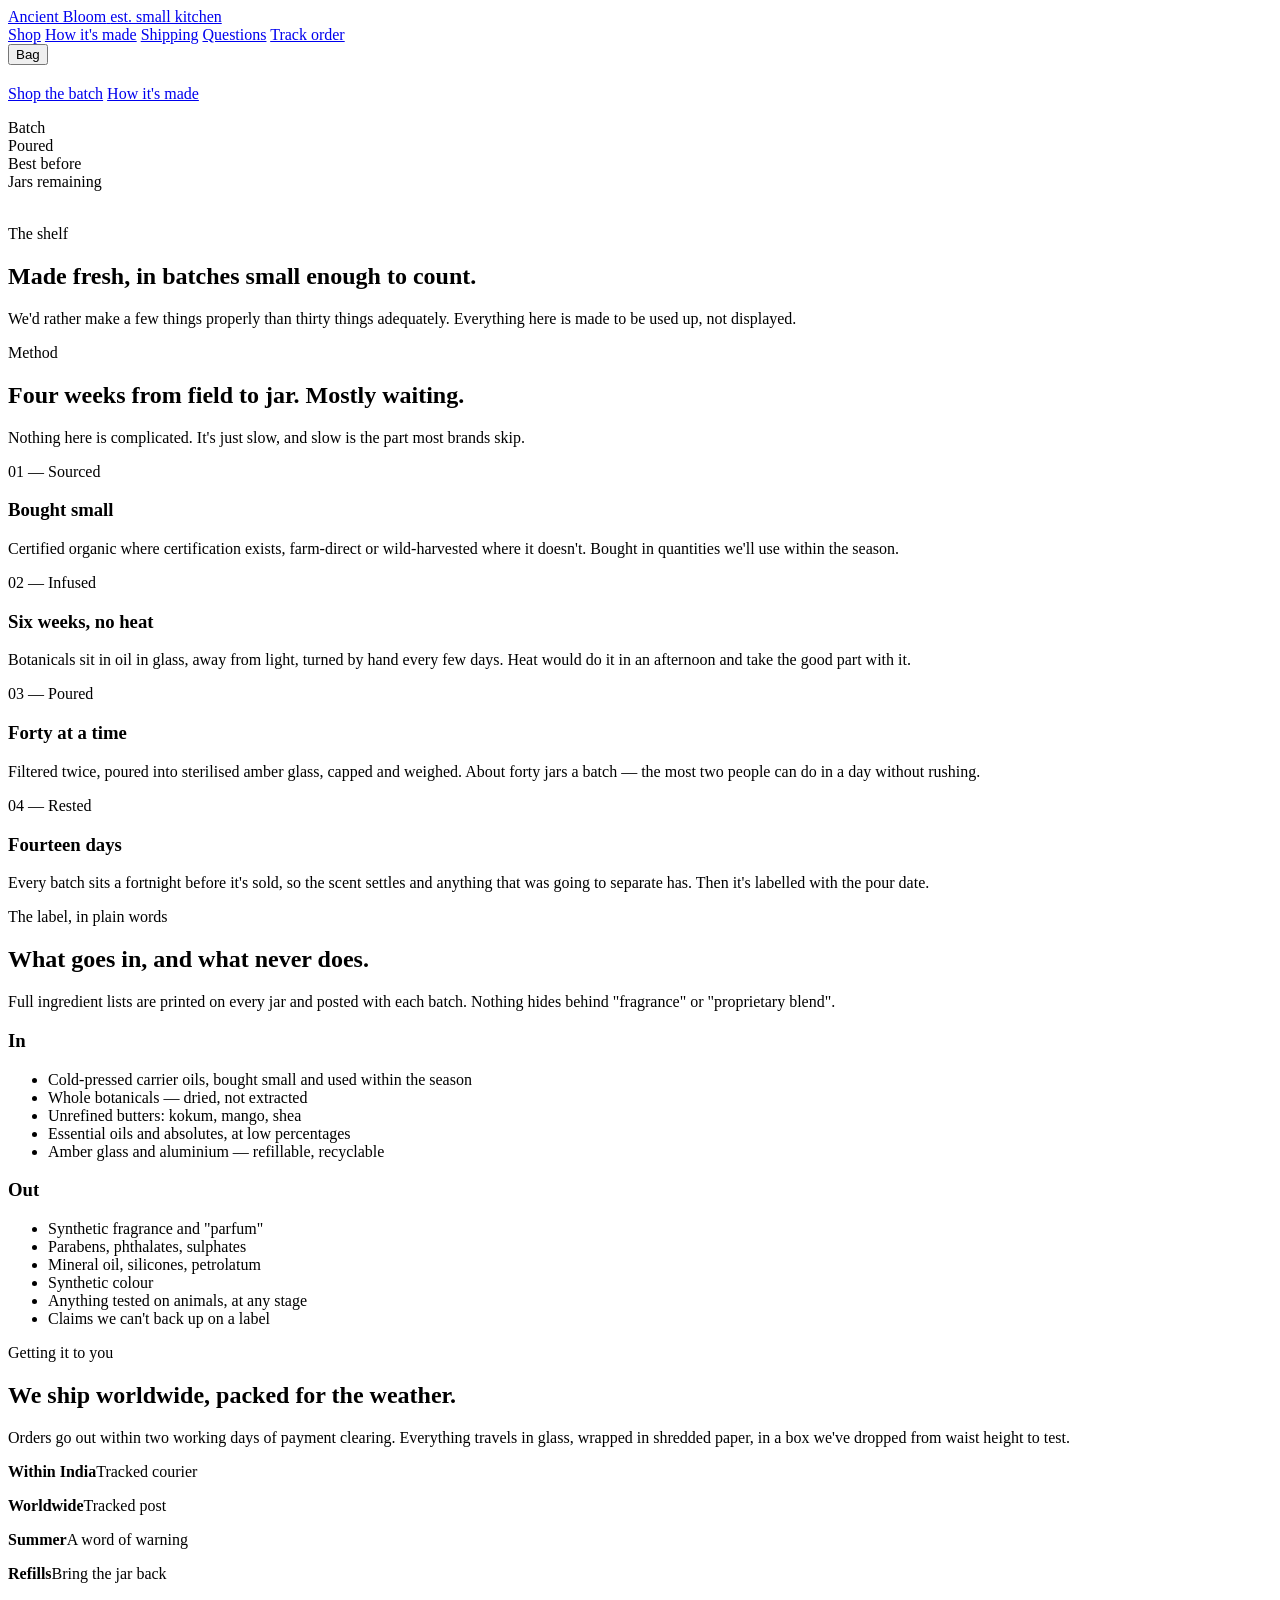
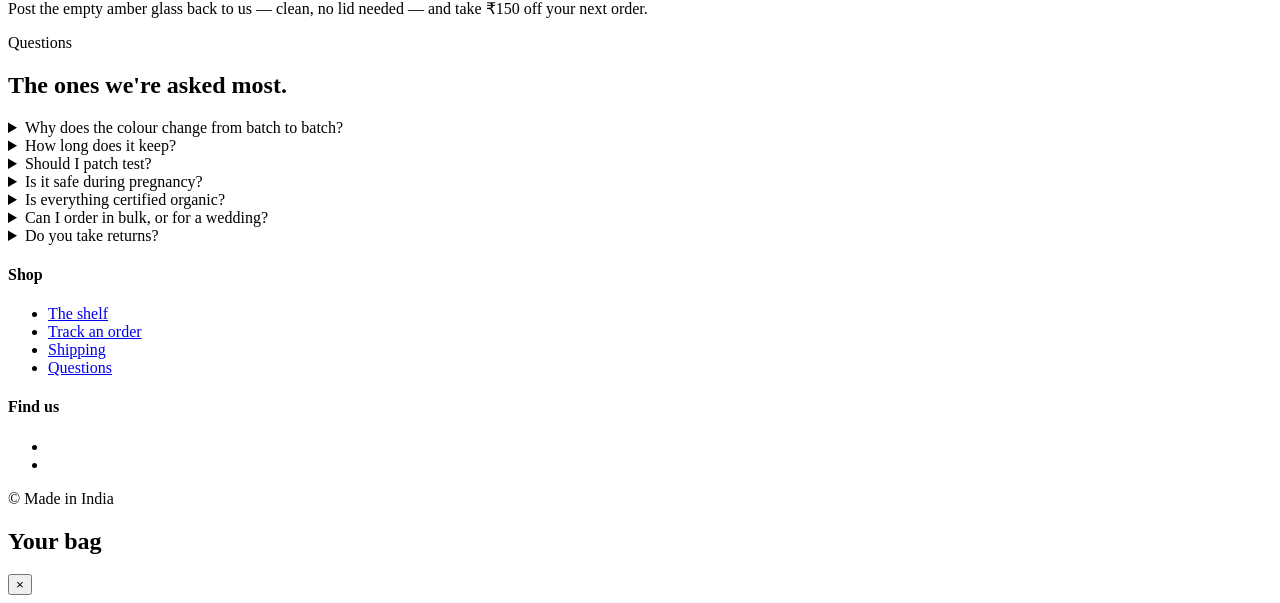
==== commit d0951f0b: "Add files via upload" ====
--- a/index.html
+++ b/index.html
@@ -3,330 +3,13 @@
 <head>
 <meta charset="utf-8">
 <meta name="viewport" content="width=device-width, initial-scale=1">
-<title>Ancient Bloom — handmade organic skincare, poured in small batches</title>
+<title>Ancient Bloom</title>
 <meta name="description" content="Handcrafted beauty, cosmetics and personal care made with organic and natural ingredients. Poured by hand in small batches. Ships worldwide.">
-
-<!--
-═══════════════════════════════════════════════════════════════════
-  EDIT CHECKLIST — everything you need to change is listed here.
-  Search the file for the ALL-CAPS tag in brackets.
-
-  [WA]      WhatsApp number — one place, in the <script> at the bottom
-  [IG]      Instagram handle / links — footer + header
-  [BATCH]   Current batch number, poured date, jar count — in the hero
-  [PRICE]   All six prices — in the shelf section
-  [PHOTO]   Photo slots. Each one looks like:
-                <div class="shot" data-hint="...">
-            To add your photo, put the file next to this HTML and write:
-                <div class="shot" style="--img:url('rose-oil.jpg')" data-hint="...">
-            The grey placeholder disappears on its own once you do.
-  [TEXT]    Anything factually wrong — product names, sizes, claims.
-
-  This is one file. Drop it on Netlify, Vercel, GitHub Pages or any
-  host, or rename it index.html and upload. Nothing to install.
-═══════════════════════════════════════════════════════════════════
--->
 
 <link rel="preconnect" href="https://fonts.googleapis.com">
 <link rel="preconnect" href="https://fonts.gstatic.com" crossorigin>
-<link href="https://fonts.googleapis.com/css2?family=Young+Serif&family=Instrument+Sans:ital,wght@0,400;0,500;0,600;1,400&family=Space+Mono:wght@400;700&display=swap" rel="stylesheet">
-
-<style>
-/* ── tokens ─────────────────────────────────────────────────── */
-:root{
-  --ground:#E6E9E0;
-  --ground-2:#DCE0D3;
-  --surface:#F4F6F0;
-  --paper:#FBFBF7;
-  --ink:#241F2B;
-  --ink-2:#57506380;
-  --ink-soft:#575063;
-  --ink-mute:#8B8497;
-  --marigold:#C98A0E;
-  --marigold-ink:#8A5D06;
-  --marigold-wash:#F1E2BE;
-  --rose:#B4707F;
-  --line:#C4CAB8;
-  --line-soft:#D5DACA;
-
-  --display:'Young Serif',Georgia,serif;
-  --body:'Instrument Sans',system-ui,-apple-system,sans-serif;
-  --mono:'Space Mono',ui-monospace,monospace;
-
-  --pad:clamp(1.25rem,5vw,4.5rem);
-  --gap:clamp(2.5rem,7vw,6rem);
-  --maxw:1180px;
-}
-
-*,*::before,*::after{box-sizing:border-box}
-html{scroll-behavior:smooth}
-@media (prefers-reduced-motion:reduce){html{scroll-behavior:auto}}
-
-body{
-  margin:0;
-  background:var(--ground);
-  color:var(--ink);
-  font-family:var(--body);
-  font-size:1.0625rem;
-  line-height:1.62;
-  -webkit-font-smoothing:antialiased;
-  overflow-x:hidden;
-}
-
-h1,h2,h3{font-family:var(--display);font-weight:400;letter-spacing:-.015em;margin:0}
-p{margin:0 0 1.1em}
-a{color:inherit}
-
-.wrap{max-width:var(--maxw);margin:0 auto;padding-inline:var(--pad)}
-
-.label{
-  font-family:var(--mono);font-size:.66rem;text-transform:uppercase;
-  letter-spacing:.19em;color:var(--marigold-ink);
-}
-.rule{height:1px;background:var(--line);border:0;margin:0}
-
-:focus-visible{outline:2px solid var(--marigold-ink);outline-offset:3px;border-radius:2px}
-
-/* ── masthead ───────────────────────────────────────────────── */
-.mast{
-  position:sticky;top:0;z-index:60;
-  background:color-mix(in srgb,var(--ground) 88%,transparent);
-  backdrop-filter:blur(10px);
-  border-bottom:1px solid var(--line-soft);
-}
-.mast__in{
-  max-width:var(--maxw);margin:0 auto;padding:.7rem var(--pad);
-  display:flex;align-items:center;gap:1.5rem;
-}
-.mark{display:flex;align-items:baseline;gap:.55rem;text-decoration:none;margin-right:auto}
-.mark__name{font-family:var(--display);font-size:1.22rem;letter-spacing:-.01em;line-height:1}
-.mark__no{font-family:var(--mono);font-size:.6rem;color:var(--ink-mute);letter-spacing:.14em}
-
-.mast__nav{display:flex;gap:1.4rem}
-.mast__nav a{
-  font-size:.86rem;text-decoration:none;color:var(--ink-soft);
-  padding-bottom:2px;border-bottom:1px solid transparent;transition:.18s;
-}
-.mast__nav a:hover{color:var(--ink);border-bottom-color:var(--marigold)}
-@media (max-width:860px){.mast__nav{display:none}}
-
-.btn{
-  display:inline-flex;align-items:center;gap:.5rem;
-  font-family:var(--mono);font-size:.68rem;text-transform:uppercase;letter-spacing:.14em;
-  text-decoration:none;padding:.72rem 1.15rem;border-radius:2px;
-  border:1px solid var(--ink);background:var(--ink);color:var(--paper);
-  transition:.2s;cursor:pointer;
-}
-.btn:hover{background:transparent;color:var(--ink)}
-.btn--ghost{background:transparent;color:var(--ink);border-color:var(--line)}
-.btn--ghost:hover{background:var(--ink);color:var(--paper);border-color:var(--ink)}
-.btn--wide{padding:.95rem 1.6rem;font-size:.72rem}
-
-/* ── hero ───────────────────────────────────────────────────── */
-.hero{padding:clamp(3rem,8vw,6rem) 0 clamp(2.5rem,6vw,4rem)}
-.hero__grid{
-  display:grid;grid-template-columns:1.25fr .85fr;
-  gap:clamp(2rem,5vw,4.5rem);align-items:start;
-}
-@media (max-width:940px){.hero__grid{grid-template-columns:1fr}}
-
-.hero h1{
-  font-size:clamp(2.8rem,7.6vw,5.4rem);line-height:.94;
-  margin:1.1rem 0 1.4rem;max-width:12ch;
-}
-.hero h1 em{font-style:normal;color:var(--marigold-ink)}
-.hero__lede{font-size:clamp(1.02rem,1.5vw,1.16rem);max-width:46ch;color:var(--ink-soft)}
-.hero__acts{display:flex;flex-wrap:wrap;gap:.7rem;margin-top:1.8rem}
-
-/* ── SIGNATURE: the batch ledger ────────────────────────────── */
-.ledger{
-  position:relative;background:var(--paper);
-  border:1px solid var(--line);border-radius:3px;
-  padding:1.6rem 1.5rem 1.35rem;
-  box-shadow:0 1px 0 var(--line-soft),0 18px 40px -30px #241f2b66;
-}
-.ledger::before,.ledger::after{
-  content:"";position:absolute;left:0;right:0;height:6px;
-  background-image:radial-gradient(circle at 3px 3px,var(--ground) 2.6px,transparent 2.9px);
-  background-size:9px 6px;
-}
-.ledger::before{top:-3px}
-.ledger::after{bottom:-3px}
-
-.ledger__head{display:flex;justify-content:space-between;align-items:flex-start;gap:1rem}
-.ledger__brand{font-family:var(--display);font-size:1.05rem;line-height:1.15}
-.ledger__brand span{display:block;font-family:var(--mono);font-size:.58rem;
-  letter-spacing:.2em;color:var(--ink-mute);text-transform:uppercase;margin-top:.35rem}
-.ledger__no{text-align:right;line-height:1}
-.ledger__no b{font-family:var(--display);font-size:2.5rem;display:block;font-weight:400}
-.ledger__no span{font-family:var(--mono);font-size:.58rem;letter-spacing:.18em;color:var(--ink-mute)}
-
-.ledger__rows{margin:1.15rem 0;border-top:1px solid var(--line-soft)}
-.lrow{
-  display:flex;justify-content:space-between;gap:1rem;
-  padding:.55rem 0;border-bottom:1px solid var(--line-soft);
-  font-family:var(--mono);font-size:.73rem;letter-spacing:.03em;
-}
-.lrow dt{color:var(--ink-mute);text-transform:uppercase;letter-spacing:.13em;font-size:.62rem;align-self:center}
-.lrow dd{margin:0;text-align:right}
-
-.tally{display:flex;flex-wrap:wrap;gap:2.5px;margin:.9rem 0 .5rem}
-.tally i{width:3px;height:15px;background:var(--marigold);border-radius:1px;opacity:.9}
-.tally i.gone{background:var(--line);opacity:.55}
-.tally__note{font-family:var(--mono);font-size:.63rem;color:var(--ink-mute);letter-spacing:.1em}
-
-.ledger__foot{
-  margin-top:1rem;padding-top:.85rem;border-top:1px solid var(--line-soft);
-  font-size:.82rem;color:var(--ink-soft);line-height:1.5;
-}
-.stamp{
-  position:absolute;right:.9rem;bottom:3.2rem;
-  width:82px;height:82px;border:1.5px solid var(--rose);border-radius:50%;
-  display:grid;place-content:center;text-align:center;
-  font-family:var(--mono);font-size:.55rem;letter-spacing:.14em;
-  color:var(--rose);text-transform:uppercase;line-height:1.5;
-  transform:rotate(-13deg);opacity:.75;
-}
-@media (max-width:420px){.stamp{display:none}}
-
-/* ── ingredient rail ────────────────────────────────────────── */
-.rail{border-top:1px solid var(--line);border-bottom:1px solid var(--line);margin-top:clamp(2.5rem,6vw,4rem)}
-.rail__in{
-  max-width:var(--maxw);margin:0 auto;padding:.85rem var(--pad);
-  display:flex;flex-wrap:wrap;gap:.55rem 1.5rem;align-items:center;
-  font-family:var(--mono);font-size:.66rem;text-transform:uppercase;letter-spacing:.15em;
-  color:var(--ink-mute);
-}
-.rail__in b{color:var(--marigold-ink);font-weight:400}
-
-/* ── generic section ────────────────────────────────────────── */
-.sec{padding:var(--gap) 0}
-.sec--paper{background:var(--surface);border-block:1px solid var(--line-soft)}
-.sec__head{max-width:60ch;margin-bottom:clamp(2rem,4vw,3rem)}
-.sec__head h2{font-size:clamp(1.95rem,3.8vw,3rem);line-height:1.03;margin:.7rem 0 .9rem}
-.sec__head p{color:var(--ink-soft);margin:0;max-width:52ch}
-
-/* ── shelf ──────────────────────────────────────────────────── */
-.shelf{display:grid;grid-template-columns:repeat(auto-fill,minmax(295px,1fr));gap:clamp(1.5rem,3vw,2.4rem)}
-.item{display:flex;flex-direction:column}
-.shot{
-  position:relative;aspect-ratio:4/5;background:var(--ground-2);
-  background-image:var(--img);background-size:cover;background-position:center;
-  border:1px solid var(--line);border-radius:2px;overflow:hidden;
-  transition:transform .35s cubic-bezier(.2,.7,.3,1);
-}
-.item:hover .shot{transform:translateY(-4px)}
-.shot__hint{
-  position:absolute;inset:0;display:grid;place-content:center;text-align:center;
-  padding:1.4rem;font-family:var(--mono);font-size:.63rem;letter-spacing:.13em;
-  text-transform:uppercase;color:var(--ink-mute);line-height:1.9;
-}
-.shot__hint::before{content:"◇";display:block;font-size:1.1rem;margin-bottom:.6rem;color:var(--line)}
-.shot[style]{background-color:transparent}
-.shot[style] .shot__hint{display:none}
-
-.item__head{display:flex;justify-content:space-between;gap:1rem;align-items:baseline;margin:1.05rem 0 .3rem}
-.item__head h3{font-size:1.3rem}
-.item__price{font-family:var(--mono);font-size:.85rem;white-space:nowrap}
-.item__size{font-family:var(--mono);font-size:.63rem;letter-spacing:.15em;text-transform:uppercase;color:var(--ink-mute)}
-.item p{margin:.65rem 0 .9rem;font-size:.94rem;color:var(--ink-soft)}
-.item__bot{
-  margin-top:auto;padding-top:.8rem;border-top:1px solid var(--line-soft);
-  font-family:var(--mono);font-size:.63rem;letter-spacing:.1em;color:var(--ink-mute);
-  display:flex;flex-wrap:wrap;gap:.3rem .55rem;
-}
-.item__bot b{color:var(--ink-soft);font-weight:400}
-
-/* ── method ─────────────────────────────────────────────────── */
-.steps{display:grid;grid-template-columns:repeat(auto-fit,minmax(215px,1fr));gap:0;border-top:1px solid var(--line)}
-.step{padding:1.6rem 1.4rem 1.8rem;border-bottom:1px solid var(--line);border-right:1px solid var(--line)}
-.step:last-child{border-right:0}
-@media (max-width:860px){.step{border-right:0}}
-.step__no{font-family:var(--mono);font-size:.66rem;letter-spacing:.2em;color:var(--marigold-ink);display:block;margin-bottom:.9rem}
-.step h3{font-size:1.18rem;margin-bottom:.5rem}
-.step p{font-size:.9rem;color:var(--ink-soft);margin:0}
-
-/* ── in / out ───────────────────────────────────────────────── */
-.split{display:grid;grid-template-columns:1fr 1fr;gap:clamp(1.5rem,4vw,3.5rem)}
-@media (max-width:720px){.split{grid-template-columns:1fr}}
-.col h3{font-size:1.35rem;margin-bottom:1rem}
-.col ul{list-style:none;margin:0;padding:0}
-.col li{padding:.62rem 0;border-bottom:1px solid var(--line-soft);font-size:.95rem;display:flex;gap:.75rem}
-.col li::before{font-family:var(--mono);font-size:.8rem;flex:none}
-.col--in li::before{content:"+";color:var(--marigold-ink)}
-.col--out li::before{content:"–";color:var(--ink-mute)}
-.col--out li{color:var(--ink-mute)}
-
-/* ── ritual ─────────────────────────────────────────────────── */
-.ritual{display:grid;grid-template-columns:1fr 1fr;gap:clamp(1.5rem,4vw,3.5rem)}
-@media (max-width:720px){.ritual{grid-template-columns:1fr}}
-.ritual__card{background:var(--paper);border:1px solid var(--line);border-radius:3px;padding:1.7rem 1.6rem}
-.ritual__card h3{font-size:1.3rem;margin-bottom:1rem}
-.ritual__card ol{margin:0;padding-left:1.1rem;font-size:.95rem;color:var(--ink-soft)}
-.ritual__card li{margin-bottom:.65rem;padding-left:.3rem}
-.ritual__card li b{color:var(--ink);font-weight:600}
-
-/* ── ship ───────────────────────────────────────────────────── */
-.ship{display:grid;grid-template-columns:repeat(auto-fit,minmax(200px,1fr));gap:1.6rem 2.5rem}
-.ship__cell b{font-family:var(--display);font-size:1.65rem;font-weight:400;display:block;line-height:1.1}
-.ship__cell span{font-family:var(--mono);font-size:.62rem;letter-spacing:.16em;text-transform:uppercase;color:var(--ink-mute);display:block;margin-top:.45rem}
-.ship__cell p{font-size:.88rem;color:var(--ink-soft);margin:.7rem 0 0}
-
-/* ── faq ────────────────────────────────────────────────────── */
-.faq{max-width:760px;border-top:1px solid var(--line)}
-.faq details{border-bottom:1px solid var(--line)}
-.faq summary{
-  cursor:pointer;list-style:none;padding:1.15rem 2.2rem 1.15rem 0;
-  font-size:1.02rem;position:relative;font-weight:500;
-}
-.faq summary::-webkit-details-marker{display:none}
-.faq summary::after{
-  content:"+";position:absolute;right:.2rem;top:1.05rem;
-  font-family:var(--mono);color:var(--marigold-ink);font-size:1.1rem;transition:.2s;
-}
-.faq details[open] summary::after{transform:rotate(45deg)}
-.faq p{font-size:.94rem;color:var(--ink-soft);margin:0 0 1.2rem;max-width:62ch;padding-right:1.5rem}
-
-/* ── order ──────────────────────────────────────────────────── */
-.order{background:var(--paper);border:1px solid var(--line);border-radius:3px;padding:clamp(1.5rem,4vw,2.6rem)}
-.order__grid{display:grid;grid-template-columns:1fr 1fr;gap:.7rem 1.2rem;margin:1.5rem 0}
-@media (max-width:640px){.order__grid{grid-template-columns:1fr}}
-.pick{display:flex;align-items:center;gap:.75rem;padding:.7rem .85rem;border:1px solid var(--line-soft);border-radius:2px;cursor:pointer;transition:.16s;font-size:.93rem}
-.pick:hover{border-color:var(--marigold)}
-.pick input{accent-color:var(--marigold-ink);width:16px;height:16px;flex:none}
-.pick span{flex:1}
-.pick em{font-family:var(--mono);font-style:normal;font-size:.75rem;color:var(--ink-mute)}
-.pick:has(input:checked){border-color:var(--ink);background:var(--surface)}
-.order label.fl{display:block;font-family:var(--mono);font-size:.62rem;letter-spacing:.16em;text-transform:uppercase;color:var(--ink-mute);margin-bottom:.4rem}
-.order textarea{
-  width:100%;font-family:var(--body);font-size:.95rem;padding:.75rem .85rem;
-  border:1px solid var(--line-soft);border-radius:2px;background:var(--surface);
-  color:var(--ink);resize:vertical;min-height:78px;
-}
-.order__acts{display:flex;flex-wrap:wrap;gap:.7rem;margin-top:1.4rem;align-items:center}
-.order__note{font-size:.83rem;color:var(--ink-mute);margin:.9rem 0 0}
-
-/* ── footer ─────────────────────────────────────────────────── */
-.foot{border-top:1px solid var(--line);padding:clamp(2.5rem,5vw,4rem) 0 2rem;background:var(--surface)}
-.foot__grid{display:grid;grid-template-columns:1.4fr 1fr 1fr;gap:2rem}
-@media (max-width:720px){.foot__grid{grid-template-columns:1fr 1fr}.foot__grid>:first-child{grid-column:1/-1}}
-.foot h4{font-family:var(--mono);font-size:.62rem;letter-spacing:.18em;text-transform:uppercase;color:var(--ink-mute);margin:0 0 .9rem;font-weight:400}
-.foot ul{list-style:none;margin:0;padding:0;font-size:.92rem}
-.foot li{margin-bottom:.5rem}
-.foot a{text-decoration:none;color:var(--ink-soft);border-bottom:1px solid transparent}
-.foot a:hover{color:var(--ink);border-bottom-color:var(--marigold)}
-.foot__brand{font-family:var(--display);font-size:1.75rem;line-height:1.05;margin-bottom:.7rem}
-.foot__fine{
-  margin-top:2.6rem;padding-top:1.2rem;border-top:1px solid var(--line-soft);
-  display:flex;flex-wrap:wrap;gap:.5rem 1.5rem;justify-content:space-between;
-  font-family:var(--mono);font-size:.62rem;letter-spacing:.11em;color:var(--ink-mute);text-transform:uppercase;
-}
-
-/* ── reveal ─────────────────────────────────────────────────── */
-.rv{opacity:0;transform:translateY(14px);transition:opacity .7s ease,transform .7s cubic-bezier(.2,.7,.3,1)}
-.rv.in{opacity:1;transform:none}
-@media (prefers-reduced-motion:reduce){.rv{opacity:1;transform:none;transition:none}}
-</style>
+<link href="https://fonts.googleapis.com/css2?family=Young+Serif&family=Instrument+Sans:wght@400;500;600&family=Space+Mono:wght@400;700&display=swap" rel="stylesheet">
+<link rel="stylesheet" href="assets/styles.css">
 </head>
 
 <body>
@@ -334,137 +17,63 @@
 <header class="mast">
   <div class="mast__in">
     <a class="mark" href="#top">
-      <span class="mark__name">Ancient Bloom</span>
+      <span class="mark__name" data-s="brand_name">Ancient Bloom</span>
       <span class="mark__no">est. small kitchen</span>
     </a>
     <nav class="mast__nav">
-      <a href="#shelf">Shelf</a>
+      <a href="#shelf">Shop</a>
       <a href="#made">How it's made</a>
-      <a href="#ritual">Ritual</a>
       <a href="#ship">Shipping</a>
       <a href="#faq">Questions</a>
+      <a href="track.html">Track order</a>
     </nav>
-    <a class="btn" href="#order">Order a jar</a>
+    <button class="btn cartbtn" id="openCart">
+      Bag <b id="cartCount" style="display:none">0</b>
+    </button>
   </div>
 </header>
 
 <main id="top">
 
-<!-- ══ HERO ══════════════════════════════════════════════════ -->
 <section class="hero">
-  <div class="wrap hero__grid">
-
+  <div class="wrap">
     <div class="rv">
-      <span class="label">Handmade in small batches · Ships worldwide</span>
-      <h1>Glow the way nature <em>intended.</em></h1>
-      <p class="hero__lede">Six things for your skin and hair, steeped and poured by hand from organic botanicals. No synthetic fragrance, no fillers, nothing you'd need a chemistry degree to pronounce.</p>
-      <p class="hero__lede">Because there's no synthetic preservative in any of it, we make in batches small enough to count — and we print the date we poured yours on the jar.</p>
+      <span class="label" data-s="eyebrow"></span>
+      <h1 data-s="tagline"></h1>
+      <p class="hero__lede" data-s="intro"></p>
+      <p class="hero__lede" data-s="intro_2"></p>
       <div class="hero__acts">
-        <a class="btn btn--wide" href="#shelf">See what's on the shelf</a>
+        <a class="btn btn--wide" href="#shelf">Shop the batch</a>
         <a class="btn btn--ghost btn--wide" href="#made">How it's made</a>
       </div>
     </div>
-
-    <!-- [BATCH] — update the four numbers below when you pour a new batch -->
-    <aside class="ledger rv" aria-label="Current batch details">
-      <div class="ledger__head">
-        <div class="ledger__brand">Ancient Bloom<span>Batch record</span></div>
-        <div class="ledger__no"><b>011</b><span>Batch no.</span></div>
-      </div>
-
-      <dl class="ledger__rows">
-        <div class="lrow"><dt>Poured</dt><dd>02 Aug 2026</dd></div>
-        <div class="lrow"><dt>Rested</dt><dd>14 days</dd></div>
-        <div class="lrow"><dt>Best before</dt><dd>02 Feb 2027</dd></div>
-        <div class="lrow"><dt>Made by</dt><dd>two pairs of hands</dd></div>
-      </dl>
-
-      <span class="label" style="letter-spacing:.16em">Jars in this batch</span>
-      <div class="tally" id="tally" aria-hidden="true"></div>
-      <p class="tally__note" id="tallyNote">40 poured · 31 claimed · 9 left</p>
-
-      <div class="stamp">Fresh<br>batch</div>
-
-      <p class="ledger__foot" style="margin-bottom:0">When the ticks run out, they run out. The next batch goes up on Instagram first.</p>
-    </aside>
-
-  </div>
-
-  <div class="rail">
-    <div class="rail__in">
-      <b>In this batch —</b>
-      <span>Kashmiri saffron</span><span>Damask rose</span><span>Manjistha</span>
-      <span>Multani mitti</span><span>Bhringraj</span><span>Kokum butter</span>
-      <span>Cold-pressed almond</span><span>Neem</span>
-    </div>
-  </div>
-</section>
-
-<!-- ══ SHELF ═════════════════════════════════════════════════ -->
-<section class="sec" id="shelf">
+  </div>
+
+  <div class="band rv">
+    <dl class="band__in">
+      <div class="band__c band__no"><dt>Batch</dt><dd data-s="batch_number"></dd></div>
+      <div class="band__c"><dt>Poured</dt><dd data-s="batch_poured"></dd></div>
+      <div class="band__c"><dt>Best before</dt><dd data-s="batch_best_before"></dd></div>
+      <div class="band__sp"></div>
+      <div class="band__c"><dt>Jars remaining</dt><dd><div class="tally" id="tally"></div></dd></div>
+      <div class="band__c band__left"><dt>&nbsp;</dt><dd id="tallyNote"></dd></div>
+    </dl>
+  </div>
+</section>
+
+<!-- ══ SHOP — everything below comes from data/products.csv ══ -->
+<section class="sec" id="shelf-sec">
   <div class="wrap">
     <div class="sec__head rv">
       <span class="label">The shelf</span>
-      <h2>Six products. That's the whole range.</h2>
-      <p>We'd rather make six things properly than thirty things adequately. Everything here is made to be used up, not displayed.</p>
-    </div>
-
-    <div class="shelf">
-
-      <!-- [PHOTO] [PRICE] [TEXT] -->
-      <article class="item rv">
-        <div class="shot" data-hint="Bloom Oil — amber dropper bottle, morning light, plain linen"><span class="shot__hint" data-slot></span></div>
-        <div class="item__head"><h3>Bloom Oil</h3><span class="item__price">₹1,450</span></div>
-        <span class="item__size">Face oil · 30 ml</span>
-        <p>Twelve botanicals steeped in cold-pressed sweet almond oil for six weeks, no heat, then pressed and filtered twice. Three drops at night, warmed between the palms. It sinks in rather than sitting on top.</p>
-        <div class="item__bot"><b>Saffron</b><span>·</span><b>Damask rose</b><span>·</span><b>Manjistha</b><span>·</span><b>Sweet almond</b></div>
-      </article>
-
-      <article class="item rv">
-        <div class="shot" data-hint="Ubtan No.1 — powder in a glass jar, spoon, turmeric spill"><span class="shot__hint" data-slot></span></div>
-        <div class="item__head"><h3>Ubtan No.1</h3><span class="item__price">₹680</span></div>
-        <span class="item__size">Cleansing powder · 100 g</span>
-        <p>Chickpea flour, sandalwood, turmeric and oat, milled fine. Mix a spoonful with milk or water into a paste. Takes the place of face wash on days your skin wants something gentler than foam.</p>
-        <div class="item__bot"><b>Chickpea</b><span>·</span><b>Sandalwood</b><span>·</span><b>Turmeric</b><span>·</span><b>Oat</b></div>
-      </article>
-
-      <article class="item rv">
-        <div class="shot" data-hint="Clay Mask — dry powder and a mixed bowl, side by side"><span class="shot__hint" data-slot></span></div>
-        <div class="item__head"><h3>Clay Mask</h3><span class="item__price">₹540</span></div>
-        <span class="item__size">Face mask · 80 g</span>
-        <p>Multani mitti with neem and powdered rose. Twice a week, ten minutes, rinse before it cracks. Draws out the week without stripping everything else with it.</p>
-        <div class="item__bot"><b>Multani mitti</b><span>·</span><b>Neem</b><span>·</span><b>Rose</b></div>
-      </article>
-
-      <article class="item rv">
-        <div class="shot" data-hint="Body Butter — open tin, whipped texture visible, close up"><span class="shot__hint" data-slot></span></div>
-        <div class="item__head"><h3>Whipped Body Butter</h3><span class="item__price">₹950</span></div>
-        <span class="item__size">Body · 150 g</span>
-        <p>Mango butter and kokum whipped for twenty minutes until it holds a peak, scented only with jasmine absolute. Goes on best straight out of the shower, on skin that's still slightly damp.</p>
-        <div class="item__bot"><b>Mango butter</b><span>·</span><b>Kokum</b><span>·</span><b>Jasmine</b></div>
-      </article>
-
-      <article class="item rv">
-        <div class="shot" data-hint="Hair Oil No.3 — dark green bottle, curry leaves scattered"><span class="shot__hint" data-slot></span></div>
-        <div class="item__head"><h3>Hair Oil No.3</h3><span class="item__price">₹720</span></div>
-        <span class="item__size">Scalp &amp; hair · 100 ml</span>
-        <p>Bhringraj, amla and curry leaf simmered slowly into cold-pressed coconut oil, then rested a fortnight. Warm it, work it into the scalp, leave it an hour. Smells like a grandmother's kitchen, in the good way.</p>
-        <div class="item__bot"><b>Bhringraj</b><span>·</span><b>Amla</b><span>·</span><b>Curry leaf</b><span>·</span><b>Coconut</b></div>
-      </article>
-
-      <article class="item rv">
-        <div class="shot" data-hint="Kokum Lip Balm — small tin held in a hand, scale visible"><span class="shot__hint" data-slot></span></div>
-        <div class="item__head"><h3>Kokum Lip Balm</h3><span class="item__price">₹320</span></div>
-        <span class="item__size">Lips · 8 g</span>
-        <p>Kokum butter, beeswax and a little beetroot for the faintest wash of colour. Vanilla, no flavouring. Firm in winter, soft in a Mumbai summer — that's the butter behaving normally.</p>
-        <div class="item__bot"><b>Kokum butter</b><span>·</span><b>Beetroot</b><span>·</span><b>Vanilla</b></div>
-      </article>
-
-    </div>
-  </div>
-</section>
-
-<!-- ══ HOW IT'S MADE ═════════════════════════════════════════ -->
+      <h2>Made fresh, in batches small enough to count.</h2>
+      <p>We'd rather make a few things properly than thirty things adequately. Everything here is made to be used up, not displayed.</p>
+    </div>
+    <div class="filters rv" id="filters"></div>
+    <div class="shelf rv" id="shelf"></div>
+  </div>
+</section>
+
 <section class="sec sec--paper" id="made">
   <div class="wrap">
     <div class="sec__head rv">
@@ -472,305 +81,123 @@
       <h2>Four weeks from field to jar. Mostly waiting.</h2>
       <p>Nothing here is complicated. It's just slow, and slow is the part most brands skip.</p>
     </div>
-
     <div class="steps rv">
-      <div class="step">
-        <span class="step__no">01 — Sourced</span>
-        <h3>Bought small</h3>
-        <p>Certified organic where certification exists, farm-direct or wild-harvested where it doesn't. Saffron from Pampore, rose from Kannauj, coconut oil pressed within the month.</p>
-      </div>
-      <div class="step">
-        <span class="step__no">02 — Infused</span>
-        <h3>Six weeks, no heat</h3>
-        <p>Botanicals sit in oil in glass, away from light, and are turned by hand every few days. Heat would do it in an afternoon and take the good part with it.</p>
-      </div>
-      <div class="step">
-        <span class="step__no">03 — Poured</span>
-        <h3>Forty at a time</h3>
-        <p>Filtered twice, poured into sterilised amber glass, capped and weighed. Around forty jars a batch — the most two people can do in a day without rushing.</p>
-      </div>
-      <div class="step">
-        <span class="step__no">04 — Rested</span>
-        <h3>Fourteen days</h3>
-        <p>Every batch sits a fortnight before it's sold, so the scent settles and anything that was going to separate has. Then it's labelled with the date it was poured.</p>
-      </div>
-    </div>
-  </div>
-</section>
-
-<!-- ══ IN / OUT ══════════════════════════════════════════════ -->
+      <div class="step"><span class="step__no">01 — Sourced</span><h3>Bought small</h3>
+        <p>Certified organic where certification exists, farm-direct or wild-harvested where it doesn't. Bought in quantities we'll use within the season.</p></div>
+      <div class="step"><span class="step__no">02 — Infused</span><h3>Six weeks, no heat</h3>
+        <p>Botanicals sit in oil in glass, away from light, turned by hand every few days. Heat would do it in an afternoon and take the good part with it.</p></div>
+      <div class="step"><span class="step__no">03 — Poured</span><h3>Forty at a time</h3>
+        <p>Filtered twice, poured into sterilised amber glass, capped and weighed. About forty jars a batch — the most two people can do in a day without rushing.</p></div>
+      <div class="step"><span class="step__no">04 — Rested</span><h3>Fourteen days</h3>
+        <p>Every batch sits a fortnight before it's sold, so the scent settles and anything that was going to separate has. Then it's labelled with the pour date.</p></div>
+    </div>
+  </div>
+</section>
+
 <section class="sec">
   <div class="wrap">
     <div class="sec__head rv">
       <span class="label">The label, in plain words</span>
       <h2>What goes in, and what never does.</h2>
-      <p>Full ingredient lists are printed on every jar and posted on Instagram with each batch. Nothing is hidden behind "fragrance" or "proprietary blend".</p>
-    </div>
-
+      <p>Full ingredient lists are printed on every jar and posted with each batch. Nothing hides behind "fragrance" or "proprietary blend".</p>
+    </div>
     <div class="split rv">
-      <div class="col col--in">
-        <h3>In</h3>
-        <ul>
-          <li>Cold-pressed carrier oils, bought in small quantities and used within the season</li>
-          <li>Whole botanicals — dried, not extracted</li>
-          <li>Unrefined butters: kokum, mango, shea</li>
-          <li>Essential oils and absolutes, at low percentages</li>
-          <li>Beeswax from a single apiary in the Nilgiris</li>
-          <li>Amber glass and aluminium — both refillable, both recyclable</li>
-        </ul>
-      </div>
-      <div class="col col--out">
-        <h3>Out</h3>
-        <ul>
-          <li>Synthetic fragrance and "parfum"</li>
-          <li>Parabens, phthalates, sulphates</li>
-          <li>Mineral oil, silicones, petrolatum</li>
-          <li>Synthetic colour</li>
-          <li>Anything tested on animals, at any stage</li>
-          <li>Claims we can't back up on a label</li>
-        </ul>
-      </div>
-    </div>
-  </div>
-</section>
-
-<!-- ══ RITUAL ════════════════════════════════════════════════ -->
-<section class="sec sec--paper" id="ritual">
-  <div class="wrap">
-    <div class="sec__head rv">
-      <span class="label">Using it</span>
-      <h2>Two short routines, not ten steps.</h2>
-      <p>If you buy one thing, buy the Bloom Oil. Everything else is built around it.</p>
-    </div>
-
-    <div class="ritual rv">
-      <div class="ritual__card">
-        <h3>Morning</h3>
-        <ol>
-          <li>Rinse with plain water. No cleanser — you cleaned last night.</li>
-          <li><b>Bloom Oil</b> — two drops, pressed in rather than rubbed.</li>
-          <li>Sunscreen. We don't make one; use whichever you'll actually reapply.</li>
-        </ol>
-      </div>
-      <div class="ritual__card">
-        <h3>Evening</h3>
-        <ol>
-          <li><b>Ubtan No.1</b> — a spoonful mixed with milk, worked in for a minute.</li>
-          <li><b>Clay Mask</b> — twice a week only, ten minutes, rinsed before it dries hard.</li>
-          <li><b>Bloom Oil</b> — three drops, warmed between the palms first.</li>
-          <li><b>Hair Oil No.3</b> — Sunday night, an hour before you wash it out.</li>
-        </ol>
-      </div>
-    </div>
-  </div>
-</section>
-
-<!-- ══ SHIPPING ══════════════════════════════════════════════ -->
-<section class="sec" id="ship">
+      <div class="col col--in"><h3>In</h3><ul>
+        <li>Cold-pressed carrier oils, bought small and used within the season</li>
+        <li>Whole botanicals — dried, not extracted</li>
+        <li>Unrefined butters: kokum, mango, shea</li>
+        <li>Essential oils and absolutes, at low percentages</li>
+        <li>Amber glass and aluminium — refillable, recyclable</li>
+      </ul></div>
+      <div class="col col--out"><h3>Out</h3><ul>
+        <li>Synthetic fragrance and "parfum"</li>
+        <li>Parabens, phthalates, sulphates</li>
+        <li>Mineral oil, silicones, petrolatum</li>
+        <li>Synthetic colour</li>
+        <li>Anything tested on animals, at any stage</li>
+        <li>Claims we can't back up on a label</li>
+      </ul></div>
+    </div>
+  </div>
+</section>
+
+<section class="sec sec--paper" id="ship">
   <div class="wrap">
     <div class="sec__head rv">
       <span class="label">Getting it to you</span>
       <h2>We ship worldwide, packed for the weather.</h2>
-      <p>Orders go out within two working days of the money clearing. Everything travels in glass, wrapped in shredded paper, in a box we've dropped from waist height to test.</p>
-    </div>
-
+      <p>Orders go out within two working days of payment clearing. Everything travels in glass, wrapped in shredded paper, in a box we've dropped from waist height to test.</p>
+    </div>
     <div class="ship rv">
-      <div class="ship__cell">
-        <b>3–6 days</b><span>Within India</span>
-        <p>Tracked courier, flat ₹90. Free over ₹2,000. Metro cities usually arrive in three.</p>
-      </div>
-      <div class="ship__cell">
-        <b>8–18 days</b><span>Rest of the world</span>
-        <p>Tracked international post, quoted at checkout by weight. Duties are yours to pay on arrival.</p>
-      </div>
-      <div class="ship__cell">
-        <b>Summer</b><span>A word of warning</span>
-        <p>Butters and balms can melt in transit and re-set grainy. They're still fine to use. Ask us to hold your order if you'd rather wait for cooler weather.</p>
-      </div>
-      <div class="ship__cell">
-        <b>Refills</b><span>Bring the jar back</span>
-        <p>Post the empty amber glass back to us — clean, no lid needed — and take ₹150 off your next order.</p>
-      </div>
-    </div>
-  </div>
-</section>
-
-<!-- ══ ORDER ═════════════════════════════════════════════════ -->
-<section class="sec sec--paper" id="order">
-  <div class="wrap">
-    <div class="sec__head rv">
-      <span class="label">Order</span>
-      <h2>Tick what you want. We'll reply with a total.</h2>
-      <p>No cart, no account, no password to forget. Pick your jars, add anything we should know, and it opens a message ready to send. We usually answer the same day.</p>
-    </div>
-
-    <div class="order rv">
-      <div class="order__grid" id="picks">
-        <label class="pick"><input type="checkbox" value="Bloom Oil (30 ml)"><span>Bloom Oil</span><em>₹1,450</em></label>
-        <label class="pick"><input type="checkbox" value="Ubtan No.1 (100 g)"><span>Ubtan No.1</span><em>₹680</em></label>
-        <label class="pick"><input type="checkbox" value="Clay Mask (80 g)"><span>Clay Mask</span><em>₹540</em></label>
-        <label class="pick"><input type="checkbox" value="Whipped Body Butter (150 g)"><span>Whipped Body Butter</span><em>₹950</em></label>
-        <label class="pick"><input type="checkbox" value="Hair Oil No.3 (100 ml)"><span>Hair Oil No.3</span><em>₹720</em></label>
-        <label class="pick"><input type="checkbox" value="Kokum Lip Balm (8 g)"><span>Kokum Lip Balm</span><em>₹320</em></label>
-      </div>
-
-      <label class="fl" for="note">Anything we should know</label>
-      <textarea id="note" placeholder="Where you're shipping to, sensitive skin, a gift, a date you need it by…"></textarea>
-
-      <div class="order__acts">
-        <a class="btn btn--wide" id="waBtn" href="#" rel="noopener">Send on WhatsApp</a>
-        <!-- [IG] -->
-        <a class="btn btn--ghost btn--wide" href="https://www.instagram.com/ancient_bloom1111/" target="_blank" rel="noopener">Or DM us on Instagram</a>
-      </div>
-      <p class="order__note" id="orderNote">Nothing is charged here. We confirm stock and shipping, then send a payment link.</p>
-    </div>
-  </div>
-</section>
-
-<!-- ══ FAQ ═══════════════════════════════════════════════════ -->
+      <div class="ship__cell"><b>Within India</b><span>Tracked courier</span><p data-s="ship_india"></p></div>
+      <div class="ship__cell"><b>Worldwide</b><span>Tracked post</span><p data-s="ship_world"></p></div>
+      <div class="ship__cell"><b>Summer</b><span>A word of warning</span><p data-s="ship_note"></p></div>
+      <div class="ship__cell"><b>Refills</b><span>Bring the jar back</span>
+        <p>Post the empty amber glass back to us — clean, no lid needed — and take ₹150 off your next order.</p></div>
+    </div>
+  </div>
+</section>
+
 <section class="sec" id="faq">
   <div class="wrap">
-    <div class="sec__head rv">
-      <span class="label">Questions</span>
-      <h2>The ones we're asked most.</h2>
-    </div>
-
+    <div class="sec__head rv"><span class="label">Questions</span><h2>The ones we're asked most.</h2></div>
     <div class="faq rv">
-      <details>
-        <summary>Why does the colour change from batch to batch?</summary>
-        <p>Because the plants do. Turmeric grown in a wet year is paler; rose petals dried in March are deeper than the ones dried in July. We don't correct for it with colourant, so the jar you get in October won't exactly match the one from April. The formula is identical.</p>
-      </details>
-      <details>
-        <summary>How long does it keep?</summary>
-        <p>Six months from the pour date printed on the base, kept out of direct sun with the lid on. The oils and balms will go past that quite happily; the ubtan and clay mask are dry, so they last longest. If anything ever smells sharp or off, stop using it and tell us — we'll replace it.</p>
-      </details>
-      <details>
-        <summary>Should I patch test?</summary>
-        <p>Yes, always, with any new product. A little on the inside of your forearm, left alone for a day. Natural doesn't mean non-reactive — plenty of people react to sandalwood, nut oils or citrus. Full ingredient lists are on every jar so you can check before you buy.</p>
-      </details>
-      <details>
-        <summary>Is it safe during pregnancy?</summary>
-        <p>Some of the botanicals we use aren't generally recommended in pregnancy, and it depends on the product. Message us with what you're looking at and we'll send you the full ingredient list — then run it past your doctor or midwife rather than us. We're not qualified to make that call for you.</p>
-      </details>
-      <details>
-        <summary>Is everything certified organic?</summary>
-        <p>Not all of it, and we'd rather say so. Where a certified organic supplier exists at a scale we can buy from, we use them. Where they don't — some of the wild-harvested herbs, the beeswax — we buy direct from growers we've visited. "Organic and natural" on our label means that, not a certificate we've bought.</p>
-      </details>
-      <details>
-        <summary>Can I order in bulk, or for a wedding?</summary>
-        <p>Yes. Favours, hampers and corporate gifting are a good chunk of what we do. Give us four weeks' notice — a batch takes that long — and tell us the quantity and budget. We can do custom labels and unscented versions.</p>
-      </details>
-      <details>
-        <summary>Do you take returns?</summary>
-        <p>On unopened jars, within seven days, yes — you pay return postage. Once a jar's been opened we can't resell it, so we don't take it back. If something arrived broken or wrong, send us a photo and we'll fix it, no argument.</p>
-      </details>
+      <details><summary>Why does the colour change from batch to batch?</summary>
+        <p>Because the plants do. Turmeric grown in a wet year is paler; rose petals dried in March are deeper than the ones dried in July. We don't correct for it with colourant, so the jar you get in October won't exactly match the one from April. The formula is identical.</p></details>
+      <details><summary>How long does it keep?</summary>
+        <p>Six months from the pour date printed on the base, kept out of direct sun with the lid on. If anything ever smells sharp or off, stop using it and tell us — we'll replace it.</p></details>
+      <details><summary>Should I patch test?</summary>
+        <p>Yes, always, with any new product. A little on the inside of your forearm, left alone for a day. Natural doesn't mean non-reactive — plenty of people react to sandalwood, nut oils or citrus. Full ingredient lists are on every jar so you can check before you buy.</p></details>
+      <details><summary>Is it safe during pregnancy?</summary>
+        <p>Some of the botanicals we use aren't generally recommended in pregnancy, and it depends on the product. Message us and we'll send the full ingredient list — then run it past your doctor or midwife rather than us. We're not qualified to make that call for you.</p></details>
+      <details><summary>Is everything certified organic?</summary>
+        <p>Not all of it, and we'd rather say so. Where a certified organic supplier exists at a scale we can buy from, we use them. Where they don't, we buy direct from growers we've visited. "Organic and natural" on our label means that, not a certificate we've bought.</p></details>
+      <details><summary>Can I order in bulk, or for a wedding?</summary>
+        <p>Yes. Favours, hampers and gifting are a good chunk of what we do. Give us four weeks' notice — a batch takes that long — and tell us the quantity and budget. We can do custom labels and unscented versions.</p></details>
+      <details><summary>Do you take returns?</summary>
+        <p>On unopened jars, within seven days, yes — you pay return postage. Once a jar's been opened we can't resell it, so we don't take it back. If something arrived broken or wrong, send us a photo and we'll fix it, no argument.</p></details>
     </div>
   </div>
 </section>
 
 </main>
 
-<!-- ══ FOOTER ════════════════════════════════════════════════ -->
 <footer class="foot">
   <div class="wrap">
     <div class="foot__grid">
       <div>
-        <div class="foot__brand">Ancient Bloom</div>
-        <p style="color:var(--ink-soft);font-size:.94rem;max-width:34ch">Handcrafted beauty, cosmetics and personal care, made with organic and natural ingredients. Poured by hand. Shipped worldwide.</p>
+        <div class="foot__brand" data-s="brand_name"></div>
+        <p style="color:var(--ink-soft);font-size:.93rem;max-width:34ch" data-s="intro"></p>
       </div>
-      <div>
-        <h4>Shop</h4>
-        <ul>
-          <li><a href="#shelf">The shelf</a></li>
-          <li><a href="#order">Place an order</a></li>
-          <li><a href="#ship">Shipping &amp; refills</a></li>
-          <li><a href="#faq">Questions</a></li>
-        </ul>
-      </div>
-      <div>
-        <h4>Find us</h4>
-        <!-- [IG] [WA] — update these two links -->
-        <ul>
-          <li><a href="https://www.instagram.com/ancient_bloom1111/" target="_blank" rel="noopener">@ancient_bloom1111</a></li>
-          <li><a href="#order">WhatsApp</a></li>
-          <li><a href="mailto:hello@ancientbloom.in">hello@ancientbloom.in</a></li>
-        </ul>
-      </div>
-    </div>
-
+      <div><h4>Shop</h4><ul>
+        <li><a href="#shelf-sec">The shelf</a></li>
+        <li><a href="track.html">Track an order</a></li>
+        <li><a href="#ship">Shipping</a></li>
+        <li><a href="#faq">Questions</a></li>
+      </ul></div>
+      <div><h4>Find us</h4><ul>
+        <li><a data-ig target="_blank" rel="noopener"></a></li>
+        <li><a data-mail></a></li>
+      </ul></div>
+    </div>
     <div class="foot__fine">
-      <span>© <span id="yr">2026</span> Ancient Bloom</span>
-      <span>Cosmetic products — not intended to diagnose or treat any condition</span>
+      <span>© <span id="yr"></span> <span data-s="brand_name"></span></span>
+      <span data-s="footer_note"></span>
       <span>Made in India</span>
     </div>
   </div>
 </footer>
 
-<script>
-/* ═══ [WA] YOUR WHATSAPP NUMBER — country code, no +, no spaces ═══ */
-const WHATSAPP = "919999999999";
-
-/* ═══ [BATCH] batch stock — poured / claimed ═══ */
-const POURED = 40, CLAIMED = 31;
-
-/* tally marks in the ledger */
-(function(){
-  const t = document.getElementById('tally');
-  if(!t) return;
-  for(let i=0;i<POURED;i++){
-    const tick = document.createElement('i');
-    if(i < CLAIMED) tick.className = 'gone';
-    t.appendChild(tick);
-  }
-  const left = POURED - CLAIMED;
-  document.getElementById('tallyNote').textContent =
-    POURED + " poured · " + CLAIMED + " claimed · " + left + " left";
-})();
-
-/* order composer → WhatsApp */
-(function(){
-  const btn = document.getElementById('waBtn');
-  const note = document.getElementById('note');
-  const msg = document.getElementById('orderNote');
-  if(!btn) return;
-
-  function build(){
-    const picked = [...document.querySelectorAll('#picks input:checked')].map(i=>i.value);
-    let text = "Hello Ancient Bloom — I'd like to order:\n";
-    text += picked.length ? picked.map(p=>"• "+p).join("\n") : "(still deciding — could you help?)";
-    if(note.value.trim()) text += "\n\nNotes: " + note.value.trim();
-    btn.href = "https://wa.me/" + WHATSAPP + "?text=" + encodeURIComponent(text);
-    msg.textContent = picked.length
-      ? picked.length + (picked.length===1?" jar":" jars") + " selected. Nothing is charged here — we confirm stock and shipping, then send a payment link."
-      : "Nothing is charged here. We confirm stock and shipping, then send a payment link.";
-  }
-
-  document.getElementById('picks').addEventListener('change', build);
-  note.addEventListener('input', build);
-  build();
-})();
-
-/* photo slot hints */
-document.querySelectorAll('.shot').forEach(s=>{
-  const hint = s.querySelector('[data-slot]');
-  if(hint) hint.textContent = s.dataset.hint || 'Photo';
-});
-
-/* scroll reveal */
-(function(){
-  const items = document.querySelectorAll('.rv');
-  if(!('IntersectionObserver' in window) ||
-     window.matchMedia('(prefers-reduced-motion: reduce)').matches){
-    items.forEach(el=>el.classList.add('in')); return;
-  }
-  const io = new IntersectionObserver((entries)=>{
-    entries.forEach(e=>{ if(e.isIntersecting){ e.target.classList.add('in'); io.unobserve(e.target);} });
-  },{rootMargin:'0px 0px -8% 0px', threshold:.08});
-  items.forEach(el=>io.observe(el));
-})();
-
-document.getElementById('yr').textContent = new Date().getFullYear();
-</script>
-
+<div class="scrim" id="scrim"></div>
+<aside class="drawer" id="drawer" aria-label="Shopping bag">
+  <div class="drawer__top">
+    <h2 id="drawerTitle">Your bag</h2>
+    <button class="x" id="closeCart" aria-label="Close">×</button>
+  </div>
+  <div class="drawer__body" id="cartBody"></div>
+  <div class="drawer__foot" id="cartFoot"></div>
+</aside>
+
+<script src="assets/app.js"></script>
 </body>
 </html>
